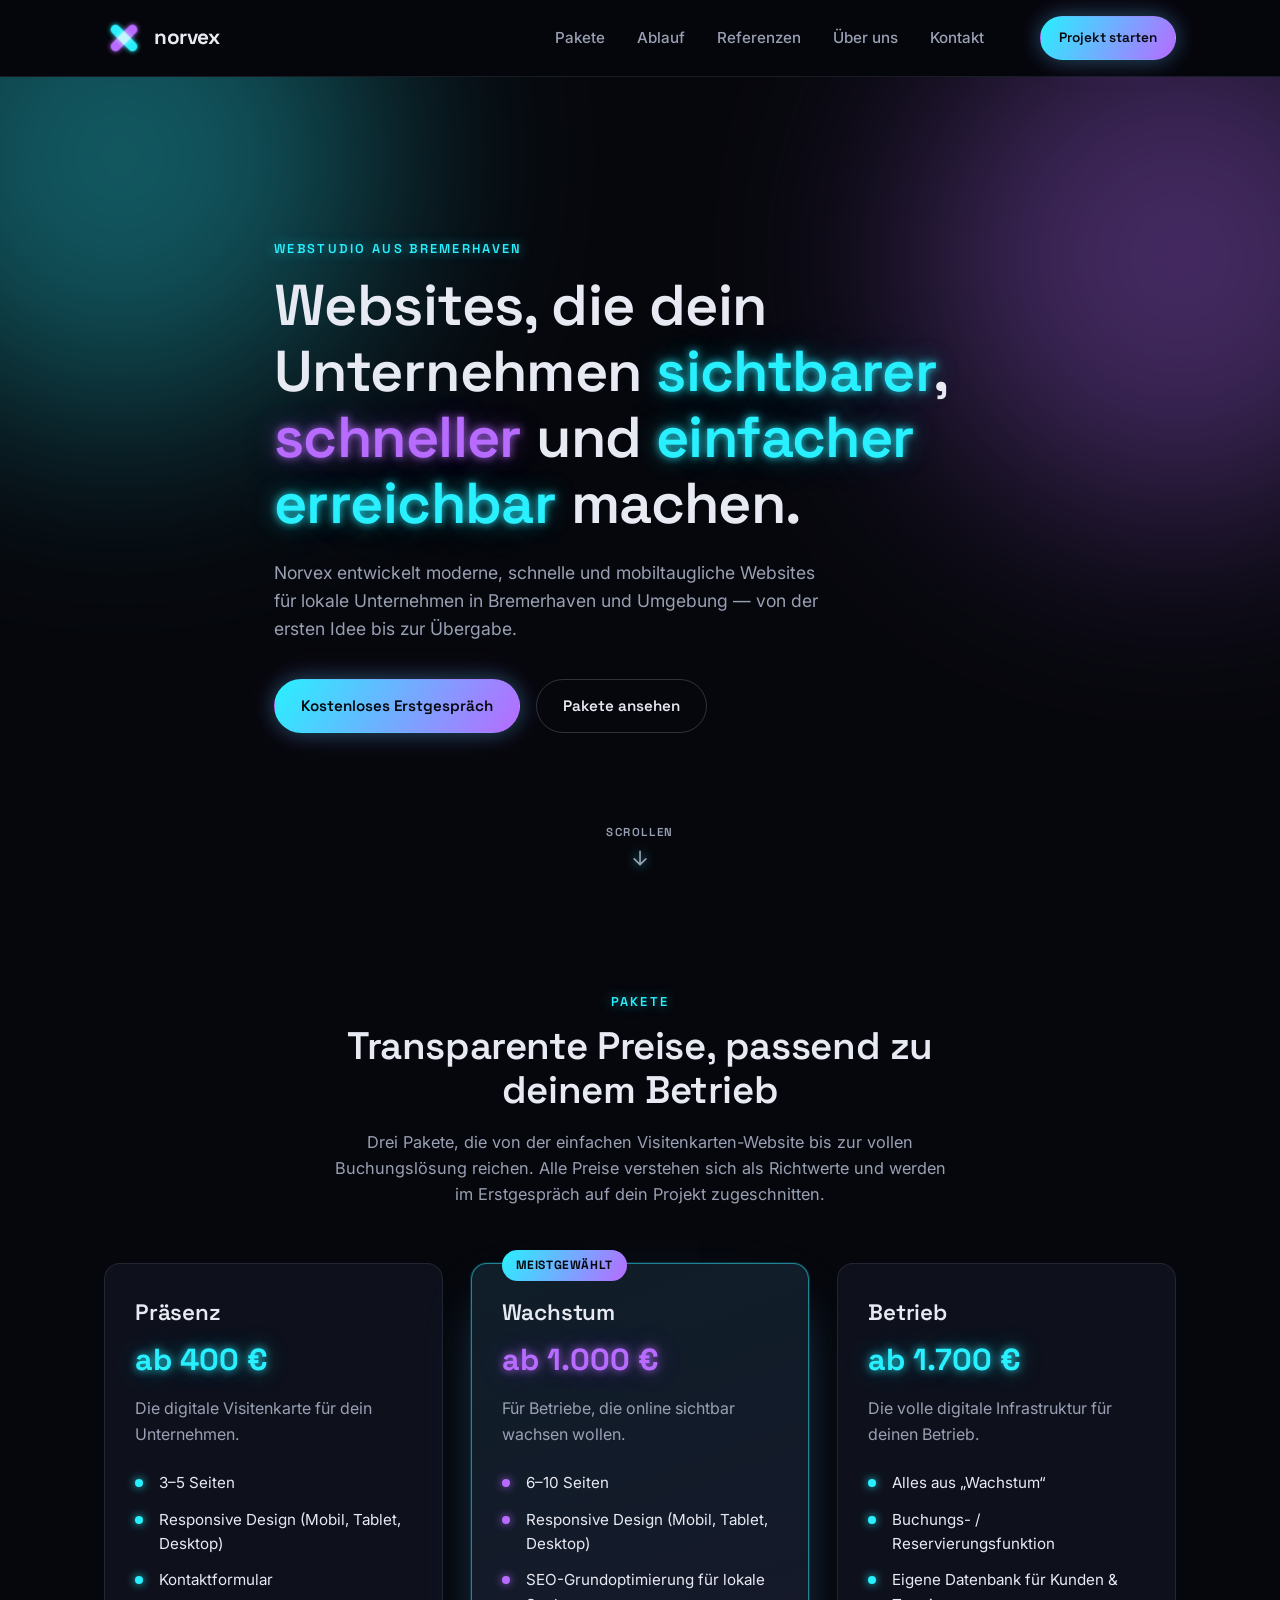
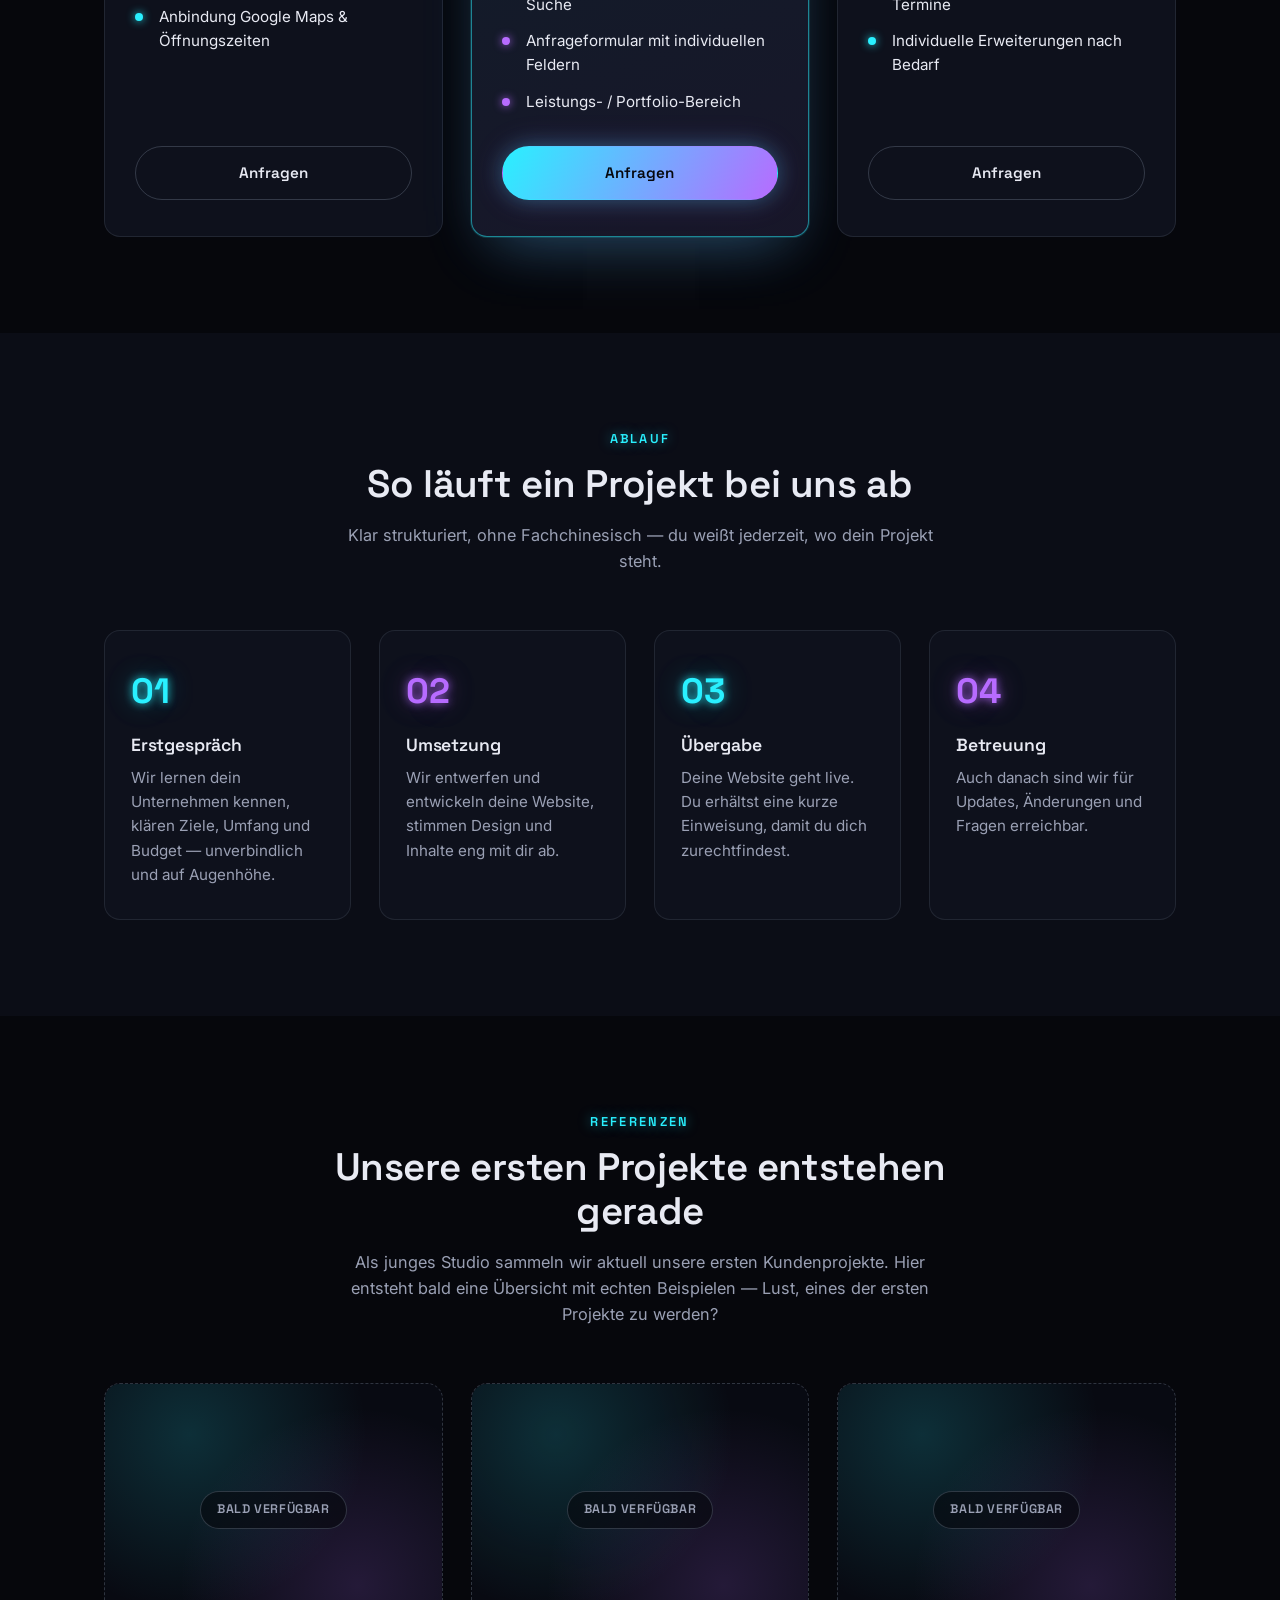
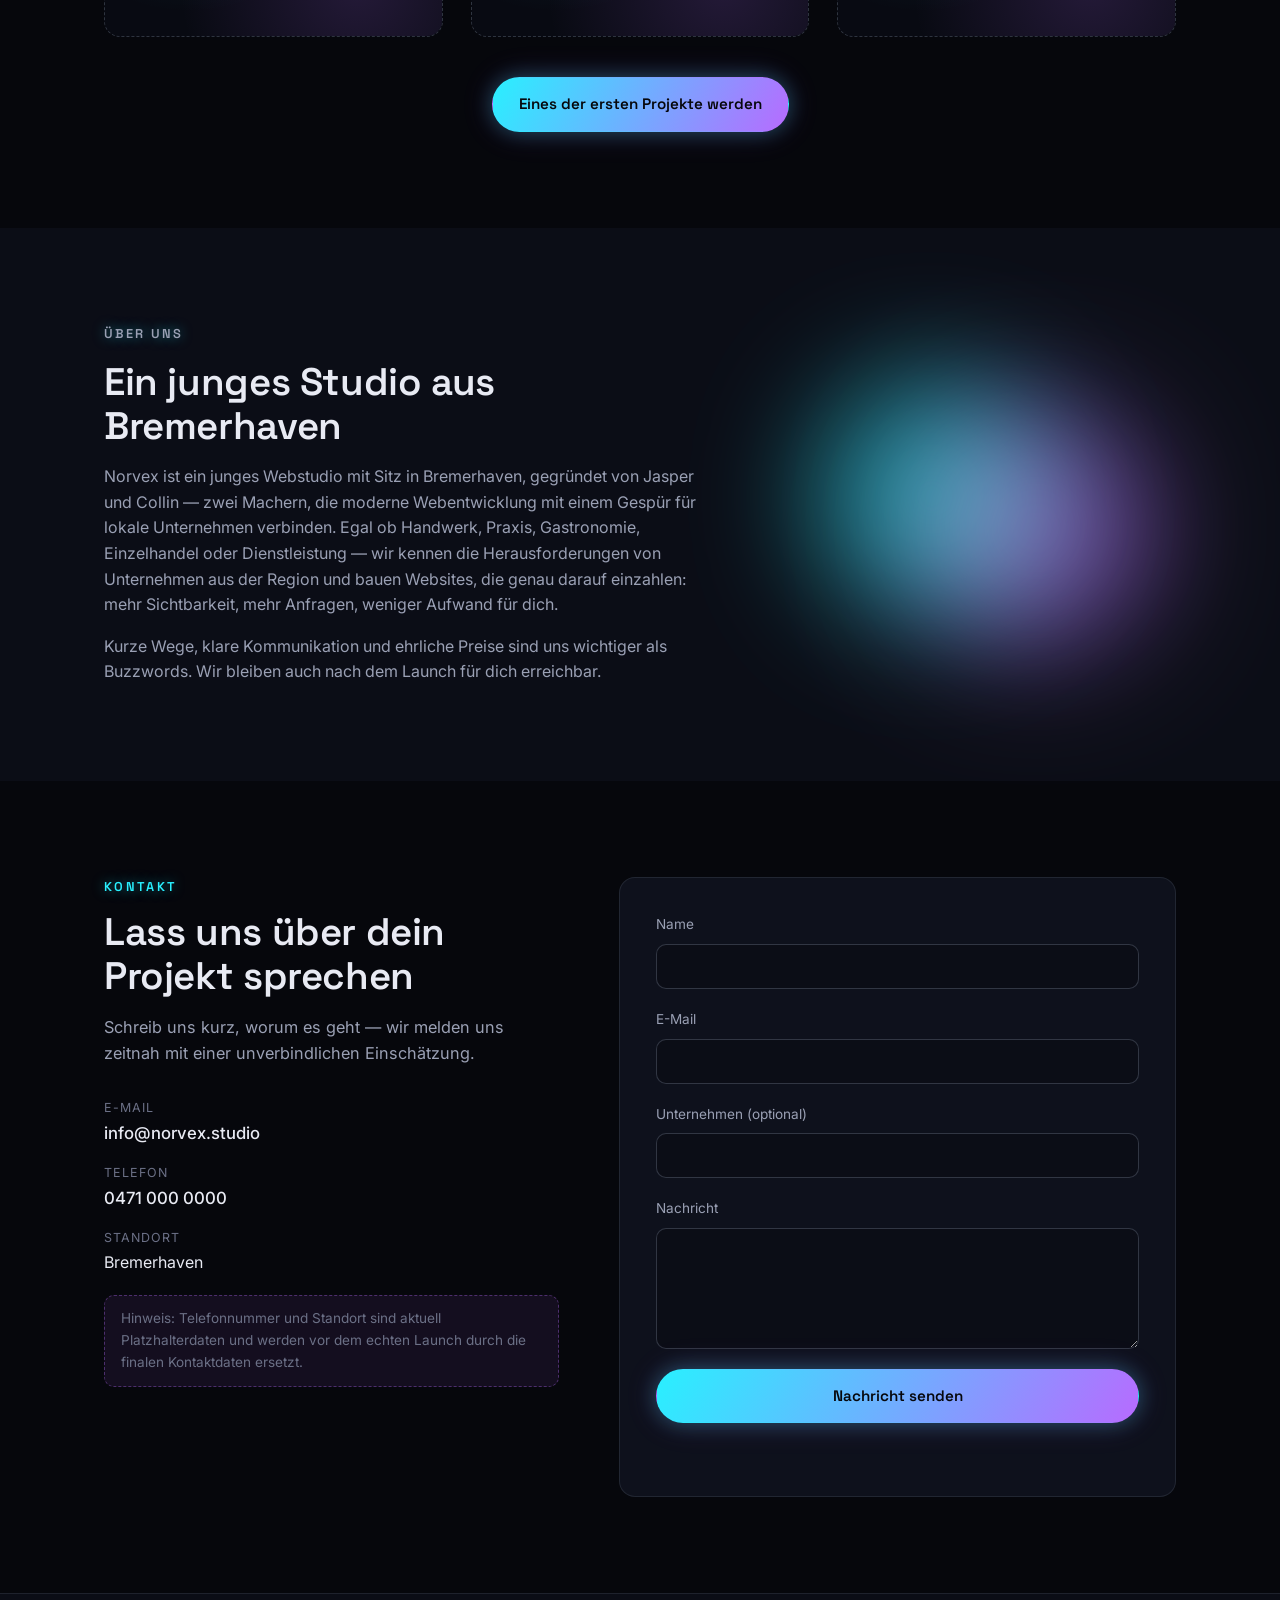
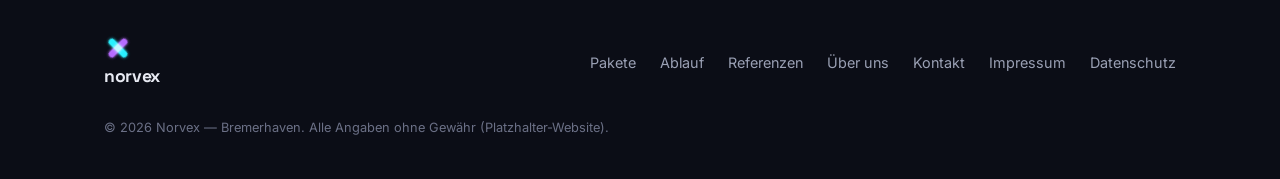
==== index.html @ c395163b "Update contact email to real address info@norvex.studio Replaces the placeholder hallo@norvex.de acr" ====
<!DOCTYPE html>
<html lang="de">
<head>
<meta charset="UTF-8">
<meta name="viewport" content="width=device-width, initial-scale=1.0">
<title>Norvex — Websites für lokale Unternehmen in Bremerhaven</title>
<meta name="description" content="Norvex baut moderne, schnelle Websites für lokale Unternehmen jeder Branche in Bremerhaven. Von der Präsenz-Seite bis zur Buchungsplattform.">
<link rel="icon" href="data:image/svg+xml,%3Csvg xmlns='http://www.w3.org/2000/svg' viewBox='0 0 100 100'%3E%3Crect width='100' height='100' rx='20' fill='%23070811'/%3E%3Cg%3E%3Crect x='8' y='38' width='84' height='24' rx='12' fill='%2329f0ff' transform='rotate(45 50 50)'/%3E%3Crect x='8' y='38' width='84' height='24' rx='12' fill='%23b76bff' style='mix-blend-mode:screen' transform='rotate(-45 50 50)'/%3E%3C/g%3E%3C/svg%3E">
<link rel="preconnect" href="https://fonts.googleapis.com">
<link rel="preconnect" href="https://fonts.gstatic.com" crossorigin>
<link href="https://fonts.googleapis.com/css2?family=Space+Grotesk:wght@500;600;700&family=Inter:wght@400;500;600&display=swap" rel="stylesheet">
<link rel="stylesheet" href="css/style.css">
</head>
<body>

<a class="skip-link" href="#main">Zum Inhalt springen</a>

<header class="site-header" id="top">
  <div class="container header-inner">
    <a href="#top" class="logo" aria-label="Norvex Startseite">
      <svg class="logo-mark" width="40" height="40" viewBox="0 0 100 100" xmlns="http://www.w3.org/2000/svg" aria-hidden="true">
        <g style="isolation:isolate">
          <rect class="logo-bar-cyan" x="8" y="38" width="84" height="24" rx="12" transform="rotate(45 50 50)"/>
          <rect class="logo-bar-violet" x="8" y="38" width="84" height="24" rx="12" transform="rotate(-45 50 50)"/>
        </g>
      </svg>
      <span class="logo-word">norvex</span>
    </a>

    <nav class="main-nav" id="main-nav" aria-label="Hauptnavigation">
      <a href="#pakete">Pakete</a>
      <a href="#ablauf">Ablauf</a>
      <a href="#referenzen">Referenzen</a>
      <a href="#ueber-uns">Über uns</a>
      <a href="#kontakt">Kontakt</a>
      <a href="#kontakt" class="btn btn-primary nav-cta-mobile">Projekt starten</a>
    </nav>

    <a href="#kontakt" class="btn btn-primary btn-small header-cta">Projekt starten</a>

    <button class="nav-toggle" id="navToggle" aria-expanded="false" aria-controls="main-nav" aria-label="Menü öffnen">
      <span></span><span></span><span></span>
    </button>
  </div>
</header>

<main id="main">

  <!-- HERO -->
  <section class="hero">
    <div class="hero-glow hero-glow-cyan" aria-hidden="true"></div>
    <div class="hero-glow hero-glow-violet" aria-hidden="true"></div>
    <div class="container hero-inner">
      <p class="eyebrow">Webstudio aus Bremerhaven</p>
      <h1 class="hero-title">
        Websites, die dein Unternehmen <span class="text-glow-cyan">sichtbarer</span>,
        <span class="text-glow-violet">schneller</span> und
        <span class="text-glow-cyan">einfacher erreichbar</span> machen.
      </h1>
      <p class="hero-sub">
        Norvex entwickelt moderne, schnelle und mobiltaugliche Websites für lokale
        Unternehmen in Bremerhaven und Umgebung — von der ersten Idee bis zur Übergabe.
      </p>
      <div class="hero-actions">
        <a href="#kontakt" class="btn btn-primary">Kostenloses Erstgespräch</a>
        <a href="#pakete" class="btn btn-ghost">Pakete ansehen</a>
      </div>
    </div>

    <a href="#pakete" class="scroll-cue" aria-label="Zu den Paketen scrollen">
      <span class="scroll-cue-text">Scrollen</span>
      <svg class="scroll-cue-arrow" viewBox="0 0 24 24" width="20" height="20" fill="none" stroke="currentColor" stroke-width="2" stroke-linecap="round" stroke-linejoin="round" aria-hidden="true">
        <path d="M12 4v16M5 13l7 7 7-7"/>
      </svg>
    </a>
  </section>

  <!-- PAKETE -->
  <section class="section" id="pakete">
    <div class="container">
      <p class="eyebrow center">Pakete</p>
      <h2 class="section-title center">Transparente Preise, passend zu deinem Betrieb</h2>
      <p class="section-sub center">
        Drei Pakete, die von der einfachen Visitenkarten-Website bis zur vollen
        Buchungslösung reichen. Alle Preise verstehen sich als Richtwerte und werden
        im Erstgespräch auf dein Projekt zugeschnitten.
      </p>

      <div class="pricing-grid">

        <article class="price-card">
          <h3 class="price-name">Präsenz</h3>
          <p class="price-range">ab 400&nbsp;€</p>
          <p class="price-desc">Die digitale Visitenkarte für dein Unternehmen.</p>
          <ul class="price-features">
            <li>3–5 Seiten</li>
            <li>Responsive Design (Mobil, Tablet, Desktop)</li>
            <li>Kontaktformular</li>
            <li>Anbindung Google Maps &amp; Öffnungszeiten</li>
          </ul>
          <a href="#kontakt" class="btn btn-outline">Anfragen</a>
        </article>

        <article class="price-card price-card-featured">
          <p class="price-badge">Meistgewählt</p>
          <h3 class="price-name">Wachstum</h3>
          <p class="price-range">ab 1.000&nbsp;€</p>
          <p class="price-desc">Für Betriebe, die online sichtbar wachsen wollen.</p>
          <ul class="price-features">
            <li>6–10 Seiten</li>
            <li>Responsive Design (Mobil, Tablet, Desktop)</li>
            <li>SEO-Grundoptimierung für lokale Suche</li>
            <li>Anfrageformular mit individuellen Feldern</li>
            <li>Leistungs- / Portfolio-Bereich</li>
          </ul>
          <a href="#kontakt" class="btn btn-primary">Anfragen</a>
        </article>

        <article class="price-card">
          <h3 class="price-name">Betrieb</h3>
          <p class="price-range">ab 1.700&nbsp;€</p>
          <p class="price-desc">Die volle digitale Infrastruktur für deinen Betrieb.</p>
          <ul class="price-features">
            <li>Alles aus „Wachstum“</li>
            <li>Buchungs- / Reservierungsfunktion</li>
            <li>Eigene Datenbank für Kunden &amp; Termine</li>
            <li>Individuelle Erweiterungen nach Bedarf</li>
          </ul>
          <a href="#kontakt" class="btn btn-outline">Anfragen</a>
        </article>

      </div>
    </div>
  </section>

  <!-- ABLAUF -->
  <section class="section section-alt" id="ablauf">
    <div class="container">
      <p class="eyebrow center">Ablauf</p>
      <h2 class="section-title center">So läuft ein Projekt bei uns ab</h2>
      <p class="section-sub center">
        Klar strukturiert, ohne Fachchinesisch — du weißt jederzeit, wo dein Projekt steht.
      </p>

      <ol class="process-grid">
        <li class="process-step">
          <span class="process-number text-glow-cyan">01</span>
          <h3>Erstgespräch</h3>
          <p>Wir lernen dein Unternehmen kennen, klären Ziele, Umfang und Budget — unverbindlich und auf Augenhöhe.</p>
        </li>
        <li class="process-step">
          <span class="process-number text-glow-violet">02</span>
          <h3>Umsetzung</h3>
          <p>Wir entwerfen und entwickeln deine Website, stimmen Design und Inhalte eng mit dir ab.</p>
        </li>
        <li class="process-step">
          <span class="process-number text-glow-cyan">03</span>
          <h3>Übergabe</h3>
          <p>Deine Website geht live. Du erhältst eine kurze Einweisung, damit du dich zurechtfindest.</p>
        </li>
        <li class="process-step">
          <span class="process-number text-glow-violet">04</span>
          <h3>Betreuung</h3>
          <p>Auch danach sind wir für Updates, Änderungen und Fragen erreichbar.</p>
        </li>
      </ol>
    </div>
  </section>

  <!-- REFERENZEN -->
  <section class="section" id="referenzen">
    <div class="container">
      <p class="eyebrow center">Referenzen</p>
      <h2 class="section-title center">Unsere ersten Projekte entstehen gerade</h2>
      <p class="section-sub center">
        Als junges Studio sammeln wir aktuell unsere ersten Kundenprojekte. Hier
        entsteht bald eine Übersicht mit echten Beispielen — Lust, eines der
        ersten Projekte zu werden?
      </p>

      <div class="portfolio-grid">
        <div class="portfolio-placeholder" aria-hidden="true">
          <span class="portfolio-badge">Bald verfügbar</span>
        </div>
        <div class="portfolio-placeholder" aria-hidden="true">
          <span class="portfolio-badge">Bald verfügbar</span>
        </div>
        <div class="portfolio-placeholder" aria-hidden="true">
          <span class="portfolio-badge">Bald verfügbar</span>
        </div>
      </div>

      <div class="portfolio-cta">
        <a href="#kontakt" class="btn btn-primary">Eines der ersten Projekte werden</a>
      </div>
    </div>
  </section>

  <!-- ÜBER UNS -->
  <section class="section section-alt" id="ueber-uns">
    <div class="container about-inner">
      <div class="about-text">
        <p class="eyebrow">Über uns</p>
        <h2 class="section-title">Ein junges Studio aus Bremerhaven</h2>
        <p>
          Norvex ist ein junges Webstudio mit Sitz in Bremerhaven, gegründet von
          Jasper und Collin — zwei Machern, die moderne Webentwicklung mit einem
          Gespür für lokale Unternehmen verbinden. Egal ob Handwerk, Praxis,
          Gastronomie, Einzelhandel oder Dienstleistung — wir kennen die
          Herausforderungen von Unternehmen aus der Region und bauen Websites,
          die genau darauf einzahlen: mehr Sichtbarkeit, mehr Anfragen, weniger
          Aufwand für dich.
        </p>
        <p>
          Kurze Wege, klare Kommunikation und ehrliche Preise sind uns wichtiger als
          Buzzwords. Wir bleiben auch nach dem Launch für dich erreichbar.
        </p>
      </div>
      <div class="about-visual" aria-hidden="true">
        <div class="about-glow-shape shape-cyan"></div>
        <div class="about-glow-shape shape-violet"></div>
      </div>
    </div>
  </section>

  <!-- KONTAKT -->
  <section class="section" id="kontakt">
    <div class="container contact-inner">
      <div class="contact-intro">
        <p class="eyebrow">Kontakt</p>
        <h2 class="section-title">Lass uns über dein Projekt sprechen</h2>
        <p class="section-sub">
          Schreib uns kurz, worum es geht — wir melden uns zeitnah mit einer
          unverbindlichen Einschätzung.
        </p>

        <ul class="contact-details">
          <li>
            <span class="contact-label">E-Mail</span>
            <a href="mailto:info@norvex.studio">info@norvex.studio</a>
          </li>
          <li>
            <span class="contact-label">Telefon</span>
            <a href="tel:+494710000000">0471 000 0000</a>
          </li>
          <li>
            <span class="contact-label">Standort</span>
            <span>Bremerhaven</span>
          </li>
        </ul>
        <p class="placeholder-note">
          Hinweis: Telefonnummer und Standort sind aktuell Platzhalterdaten und
          werden vor dem echten Launch durch die finalen Kontaktdaten ersetzt.
        </p>
      </div>

      <form class="contact-form" id="contactForm" novalidate>
        <div class="form-row">
          <label for="name">Name</label>
          <input type="text" id="name" name="name" autocomplete="name" required>
        </div>
        <div class="form-row">
          <label for="email">E-Mail</label>
          <input type="email" id="email" name="email" autocomplete="email" required>
        </div>
        <div class="form-row">
          <label for="unternehmen">Unternehmen (optional)</label>
          <input type="text" id="unternehmen" name="unternehmen" autocomplete="organization">
        </div>
        <div class="form-row">
          <label for="nachricht">Nachricht</label>
          <textarea id="nachricht" name="nachricht" rows="5" required></textarea>
        </div>
        <button type="submit" class="btn btn-primary btn-full">Nachricht senden</button>
        <p class="form-note" id="formNote" role="status" aria-live="polite"></p>
      </form>
    </div>
  </section>

</main>

<footer class="site-footer">
  <div class="container footer-inner">
    <div class="footer-brand">
      <svg class="logo-mark logo-mark-small" width="28" height="28" viewBox="0 0 100 100" xmlns="http://www.w3.org/2000/svg" aria-hidden="true">
        <g style="isolation:isolate">
          <rect class="logo-bar-cyan" x="8" y="38" width="84" height="24" rx="12" transform="rotate(45 50 50)"/>
          <rect class="logo-bar-violet" x="8" y="38" width="84" height="24" rx="12" transform="rotate(-45 50 50)"/>
        </g>
      </svg>
      <span class="logo-word">norvex</span>
    </div>
    <nav class="footer-nav" aria-label="Footer Navigation">
      <a href="#pakete">Pakete</a>
      <a href="#ablauf">Ablauf</a>
      <a href="#referenzen">Referenzen</a>
      <a href="#ueber-uns">Über uns</a>
      <a href="#kontakt">Kontakt</a>
      <a href="impressum.html">Impressum</a>
      <a href="datenschutz.html">Datenschutz</a>
    </nav>
    <p class="footer-copy">© 2026 Norvex — Bremerhaven. Alle Angaben ohne Gewähr (Platzhalter-Website).</p>
  </div>
</footer>

<script src="js/main.js"></script>
</body>
</html>
---- css/style.css ----
/* =========================================================
   Norvex — Design Tokens
   ========================================================= */
:root {
  --bg: #06070c;
  --bg-alt: #0b0d16;
  --bg-card: #0e111c;
  --border: rgba(148, 163, 184, 0.14);
  --border-strong: rgba(148, 163, 184, 0.28);

  --text: #e8eaf3;
  --text-dim: #9aa0b4;
  --text-faint: #6b7086;

  --cyan: #29f0ff;
  --cyan-soft: rgba(41, 240, 255, 0.14);
  --violet: #b76bff;
  --violet-soft: rgba(183, 107, 255, 0.16);

  --glow-cyan: 0 0 8px rgba(41, 240, 255, 0.85), 0 0 24px rgba(41, 240, 255, 0.35), 0 0 60px rgba(41, 240, 255, 0.15);
  --glow-violet: 0 0 8px rgba(183, 107, 255, 0.85), 0 0 24px rgba(183, 107, 255, 0.35), 0 0 60px rgba(183, 107, 255, 0.15);

  --font-head: "Space Grotesk", "Segoe UI", sans-serif;
  --font-body: "Inter", "Segoe UI", sans-serif;

  --radius: 16px;
  --radius-sm: 10px;
  --container: 1120px;
}

/* =========================================================
   Reset
   ========================================================= */
*, *::before, *::after { box-sizing: border-box; }
html { scroll-behavior: smooth; }
body {
  margin: 0;
  background: var(--bg);
  color: var(--text);
  font-family: var(--font-body);
  font-size: 16px;
  line-height: 1.6;
  -webkit-font-smoothing: antialiased;
  overflow-x: hidden;
}
img, svg { display: block; max-width: 100%; }
a { color: inherit; text-decoration: none; }
ul, ol { list-style: none; margin: 0; padding: 0; }
h1, h2, h3, h4 {
  font-family: var(--font-head);
  font-weight: 600;
  line-height: 1.15;
  margin: 0;
  letter-spacing: -0.01em;
}
p { margin: 0; }
button { font: inherit; cursor: pointer; }

.skip-link {
  position: absolute;
  left: -999px;
  top: 0;
  background: var(--cyan);
  color: #06070c;
  padding: 10px 16px;
  z-index: 200;
  border-radius: 0 0 8px 0;
}
.skip-link:focus { left: 0; }

.container {
  width: 100%;
  max-width: var(--container);
  margin: 0 auto;
  padding: 0 24px;
}

/* =========================================================
   Text helpers
   ========================================================= */
.text-glow-cyan { color: var(--cyan); text-shadow: var(--glow-cyan); }
.text-glow-violet { color: var(--violet); text-shadow: var(--glow-violet); }

.eyebrow {
  font-family: var(--font-head);
  font-size: 0.8rem;
  font-weight: 600;
  letter-spacing: 0.18em;
  text-transform: uppercase;
  color: var(--cyan);
  text-shadow: 0 0 12px rgba(41, 240, 255, 0.5);
  margin-bottom: 12px;
}
.eyebrow.center { text-align: center; }

.section-title {
  font-size: clamp(1.7rem, 3.2vw, 2.4rem);
  margin-bottom: 16px;
}
.section-title.center { text-align: center; margin-left: auto; margin-right: auto; max-width: 640px; }

.section-sub {
  color: var(--text-dim);
  max-width: 620px;
  font-size: 1.02rem;
}
.section-sub.center { margin: 0 auto; text-align: center; }

/* =========================================================
   Buttons
   ========================================================= */
.btn {
  display: inline-flex;
  align-items: center;
  justify-content: center;
  gap: 8px;
  font-family: var(--font-head);
  font-weight: 600;
  font-size: 0.95rem;
  padding: 14px 26px;
  border-radius: 999px;
  border: 1px solid transparent;
  transition: transform 0.18s ease, box-shadow 0.18s ease, background 0.18s ease, color 0.18s ease;
  white-space: nowrap;
}
.btn:hover { transform: translateY(-2px); }

.btn-primary {
  background: linear-gradient(120deg, var(--cyan), var(--violet));
  color: #06070c;
  box-shadow: 0 0 20px rgba(41, 240, 255, 0.25), 0 0 32px rgba(183, 107, 255, 0.2);
}
.btn-primary:hover {
  box-shadow: 0 0 26px rgba(41, 240, 255, 0.45), 0 0 46px rgba(183, 107, 255, 0.35);
}

.btn-ghost {
  background: transparent;
  color: var(--text);
  border-color: var(--border-strong);
}
.btn-ghost:hover { border-color: var(--cyan); color: var(--cyan); box-shadow: 0 0 16px rgba(41, 240, 255, 0.25); }

.btn-outline {
  background: transparent;
  border-color: var(--border-strong);
  color: var(--text);
}
.btn-outline:hover { border-color: var(--violet); color: var(--violet); box-shadow: 0 0 16px rgba(183, 107, 255, 0.25); }

.btn-small { padding: 10px 18px; font-size: 0.85rem; }
.btn-full { width: 100%; }

/* =========================================================
   Logo
   ========================================================= */
.logo {
  display: inline-flex;
  align-items: center;
  gap: 10px;
}
.logo-mark { flex-shrink: 0; }
.logo-bar-cyan { fill: var(--cyan); filter: drop-shadow(0 0 6px rgba(41, 240, 255, 0.9)); }
.logo-bar-violet {
  fill: var(--violet);
  mix-blend-mode: screen;
  filter: drop-shadow(0 0 6px rgba(183, 107, 255, 0.9));
}
.logo-word {
  font-family: var(--font-head);
  font-weight: 700;
  font-size: 1.3rem;
  letter-spacing: -0.02em;
  color: var(--text);
}
.logo-mark-small + .logo-word { font-size: 1.1rem; }

/* =========================================================
   Header
   ========================================================= */
.site-header {
  position: sticky;
  top: 0;
  z-index: 100;
  backdrop-filter: blur(14px);
  background: rgba(6, 7, 12, 0.72);
  border-bottom: 1px solid var(--border);
}
.header-inner {
  display: flex;
  align-items: center;
  justify-content: space-between;
  gap: 24px;
  padding-top: 16px;
  padding-bottom: 16px;
}
.main-nav {
  display: flex;
  gap: 32px;
  margin-left: auto;
  margin-right: 32px;
}
.main-nav a {
  font-size: 0.95rem;
  font-weight: 500;
  color: var(--text-dim);
  transition: color 0.18s ease, text-shadow 0.18s ease;
}
.main-nav a:hover { color: var(--cyan); text-shadow: 0 0 10px rgba(41, 240, 255, 0.6); }

.nav-cta-mobile { display: none; }

.header-cta { flex-shrink: 0; }

.nav-toggle {
  display: none;
  flex-direction: column;
  justify-content: center;
  gap: 5px;
  width: 40px;
  height: 40px;
  background: transparent;
  border: 1px solid var(--border-strong);
  border-radius: 8px;
  padding: 0;
}
.nav-toggle span {
  display: block;
  height: 2px;
  margin: 0 8px;
  background: var(--text);
  border-radius: 2px;
  transition: transform 0.2s ease, opacity 0.2s ease;
}
.nav-toggle[aria-expanded="true"] span:nth-child(1) { transform: translateY(7px) rotate(45deg); }
.nav-toggle[aria-expanded="true"] span:nth-child(2) { opacity: 0; }
.nav-toggle[aria-expanded="true"] span:nth-child(3) { transform: translateY(-7px) rotate(-45deg); }

/* =========================================================
   Hero
   ========================================================= */
.hero {
  position: relative;
  min-height: calc(100vh - 81px);
  display: flex;
  align-items: center;
  padding: 90px 0;
  overflow: hidden;
}
.hero-glow {
  position: absolute;
  width: 520px;
  height: 520px;
  border-radius: 50%;
  filter: blur(110px);
  opacity: 0.35;
  pointer-events: none;
  z-index: 0;
}
.hero-glow-cyan { background: var(--cyan); top: -180px; left: -140px; }
.hero-glow-violet { background: var(--violet); top: -80px; right: -160px; }

.hero-inner { position: relative; z-index: 1; max-width: 780px; }

.scroll-cue {
  position: absolute;
  left: 50%;
  bottom: 28px;
  transform: translateX(-50%);
  z-index: 1;
  display: flex;
  flex-direction: column;
  align-items: center;
  gap: 6px;
  color: var(--text-dim);
  transition: color 0.2s ease;
}
.scroll-cue:hover { color: var(--cyan); }
.scroll-cue-text {
  font-family: var(--font-head);
  font-size: 0.72rem;
  font-weight: 600;
  letter-spacing: 0.14em;
  text-transform: uppercase;
}
.scroll-cue-arrow {
  filter: drop-shadow(0 0 6px rgba(41, 240, 255, 0.6));
  animation: scroll-cue-bounce 2s ease-in-out infinite;
}

@keyframes scroll-cue-bounce {
  0%, 100% { transform: translateY(0); }
  50% { transform: translateY(7px); }
}

.hero-title {
  font-size: clamp(2.2rem, 5vw, 3.6rem);
  margin-bottom: 22px;
}
.hero-sub {
  font-size: 1.1rem;
  color: var(--text-dim);
  max-width: 560px;
  margin-bottom: 36px;
}
.hero-actions { display: flex; gap: 16px; flex-wrap: wrap; }

/* =========================================================
   Sections
   ========================================================= */
.section { padding: 96px 0; }
.section-alt { background: var(--bg-alt); }

/* =========================================================
   Pricing
   ========================================================= */
.pricing-grid {
  margin-top: 56px;
  display: grid;
  grid-template-columns: repeat(3, 1fr);
  gap: 28px;
  align-items: stretch;
}
.price-card {
  position: relative;
  background: var(--bg-card);
  border: 1px solid var(--border);
  border-radius: var(--radius);
  padding: 36px 30px;
  display: flex;
  flex-direction: column;
  transition: transform 0.2s ease, border-color 0.2s ease;
}
.price-card:hover { transform: translateY(-4px); border-color: var(--border-strong); }

.price-card-featured {
  border-color: rgba(41, 240, 255, 0.5);
  background: linear-gradient(160deg, rgba(41, 240, 255, 0.06), rgba(183, 107, 255, 0.06)), var(--bg-card);
  box-shadow: 0 0 0 1px rgba(41, 240, 255, 0.15), 0 24px 60px -20px rgba(41, 240, 255, 0.25), 0 24px 60px -24px rgba(183, 107, 255, 0.2);
}

.price-badge {
  position: absolute;
  top: -14px;
  left: 30px;
  background: linear-gradient(120deg, var(--cyan), var(--violet));
  color: #06070c;
  font-family: var(--font-head);
  font-weight: 700;
  font-size: 0.75rem;
  letter-spacing: 0.05em;
  text-transform: uppercase;
  padding: 6px 14px;
  border-radius: 999px;
}

.price-name { font-size: 1.4rem; margin-bottom: 10px; }
.price-range {
  font-family: var(--font-head);
  font-size: 1.9rem;
  font-weight: 700;
  color: var(--cyan);
  text-shadow: var(--glow-cyan);
  margin-bottom: 12px;
}
.price-card-featured .price-range { color: var(--violet); text-shadow: var(--glow-violet); }

.price-desc { color: var(--text-dim); margin-bottom: 24px; }
.price-features {
  display: flex;
  flex-direction: column;
  gap: 12px;
  margin-bottom: 32px;
  flex-grow: 1;
}
.price-features li {
  position: relative;
  padding-left: 24px;
  font-size: 0.95rem;
  color: var(--text);
}
.price-features li::before {
  content: "";
  position: absolute;
  left: 0;
  top: 8px;
  width: 8px;
  height: 8px;
  border-radius: 50%;
  background: var(--cyan);
  box-shadow: 0 0 8px rgba(41, 240, 255, 0.9);
}
.price-card-featured .price-features li::before {
  background: var(--violet);
  box-shadow: 0 0 8px rgba(183, 107, 255, 0.9);
}

/* =========================================================
   Portfolio (Referenzen placeholder)
   ========================================================= */
.portfolio-grid {
  margin-top: 56px;
  display: grid;
  grid-template-columns: repeat(3, 1fr);
  gap: 28px;
}

.portfolio-placeholder {
  position: relative;
  aspect-ratio: 4 / 3;
  border: 1px dashed var(--border-strong);
  border-radius: var(--radius);
  display: flex;
  align-items: center;
  justify-content: center;
  overflow: hidden;
  background: rgba(14, 17, 28, 0.4);
}
.portfolio-placeholder::before {
  content: "";
  position: absolute;
  inset: 0;
  background:
    radial-gradient(circle at 25% 20%, rgba(41, 240, 255, 0.16), transparent 55%),
    radial-gradient(circle at 75% 80%, rgba(183, 107, 255, 0.16), transparent 55%);
}

.portfolio-badge {
  position: relative;
  font-family: var(--font-head);
  font-size: 0.78rem;
  font-weight: 600;
  letter-spacing: 0.05em;
  text-transform: uppercase;
  color: var(--text-dim);
  border: 1px solid var(--border-strong);
  border-radius: 999px;
  padding: 8px 16px;
  background: rgba(6, 7, 12, 0.6);
}

.portfolio-cta {
  margin-top: 40px;
  text-align: center;
}

/* =========================================================
   Process (Ablauf)
   ========================================================= */
.process-grid {
  margin-top: 56px;
  display: grid;
  grid-template-columns: repeat(4, 1fr);
  gap: 28px;
  counter-reset: step;
}
.process-step {
  background: var(--bg-card);
  border: 1px solid var(--border);
  border-radius: var(--radius);
  padding: 32px 26px;
}
.process-number {
  display: block;
  font-family: var(--font-head);
  font-size: 2.2rem;
  font-weight: 700;
  margin-bottom: 16px;
}
.process-step h3 { font-size: 1.1rem; margin-bottom: 10px; }
.process-step p { color: var(--text-dim); font-size: 0.95rem; }

/* =========================================================
   About
   ========================================================= */
.about-inner {
  display: grid;
  grid-template-columns: 1.2fr 0.8fr;
  gap: 60px;
  align-items: center;
}
.about-text p { color: var(--text-dim); margin-bottom: 16px; }
.about-text p:last-child { margin-bottom: 0; }

.about-visual {
  position: relative;
  height: 320px;
}
.about-glow-shape {
  position: absolute;
  border-radius: 50%;
  filter: blur(60px);
  opacity: 0.55;
}
.shape-cyan {
  width: 240px; height: 240px;
  background: var(--cyan);
  top: 10%; left: 10%;
}
.shape-violet {
  width: 240px; height: 240px;
  background: var(--violet);
  bottom: 5%; right: 5%;
  mix-blend-mode: screen;
}

/* =========================================================
   Contact
   ========================================================= */
.contact-inner {
  display: grid;
  grid-template-columns: 0.9fr 1.1fr;
  gap: 60px;
  align-items: start;
}
.contact-intro .section-sub { margin-bottom: 32px; }

.contact-details {
  display: flex;
  flex-direction: column;
  gap: 16px;
  margin-bottom: 20px;
}
.contact-details li { display: flex; flex-direction: column; gap: 2px; }
.contact-label {
  font-size: 0.78rem;
  text-transform: uppercase;
  letter-spacing: 0.08em;
  color: var(--text-faint);
}
.contact-details a { font-size: 1.05rem; font-weight: 500; transition: color 0.18s ease; }
.contact-details a:hover { color: var(--cyan); text-shadow: 0 0 10px rgba(41, 240, 255, 0.5); }

.placeholder-note {
  font-size: 0.85rem;
  color: var(--text-faint);
  background: rgba(183, 107, 255, 0.08);
  border: 1px dashed rgba(183, 107, 255, 0.35);
  border-radius: var(--radius-sm);
  padding: 12px 16px;
}

.contact-form {
  background: var(--bg-card);
  border: 1px solid var(--border);
  border-radius: var(--radius);
  padding: 36px;
  display: flex;
  flex-direction: column;
  gap: 20px;
}
.form-row { display: flex; flex-direction: column; gap: 8px; }
.form-row label { font-size: 0.85rem; color: var(--text-dim); }
.form-row input,
.form-row textarea {
  background: var(--bg-alt);
  border: 1px solid var(--border-strong);
  border-radius: var(--radius-sm);
  padding: 12px 14px;
  color: var(--text);
  font-family: var(--font-body);
  font-size: 0.95rem;
  resize: vertical;
  transition: border-color 0.18s ease, box-shadow 0.18s ease;
}
.form-row input:focus,
.form-row textarea:focus {
  outline: none;
  border-color: var(--cyan);
  box-shadow: 0 0 0 3px rgba(41, 240, 255, 0.15);
}
.form-note { font-size: 0.88rem; color: var(--cyan); min-height: 1.2em; }

/* =========================================================
   Footer
   ========================================================= */
.site-footer {
  border-top: 1px solid var(--border);
  padding: 40px 0;
  background: var(--bg-alt);
}
.footer-inner {
  display: flex;
  flex-wrap: wrap;
  align-items: center;
  justify-content: space-between;
  gap: 20px;
}
.footer-nav { display: flex; gap: 24px; flex-wrap: wrap; }
.footer-nav a {
  font-size: 0.9rem;
  color: var(--text-dim);
  transition: color 0.18s ease;
}
.footer-nav a:hover { color: var(--violet); text-shadow: 0 0 10px rgba(183, 107, 255, 0.5); }
.footer-copy {
  width: 100%;
  font-size: 0.8rem;
  color: var(--text-faint);
  margin-top: 8px;
}

/* =========================================================
   Legal placeholder page
   ========================================================= */
.legal-section { padding-top: 64px; }
.legal-placeholder {
  background: var(--bg-card);
  border: 1px dashed rgba(183, 107, 255, 0.4);
  border-radius: var(--radius);
  padding: 28px 32px;
  margin: 24px 0 32px;
  color: var(--text-dim);
}
.legal-placeholder p { margin-bottom: 14px; }
.legal-placeholder ul { margin: 0 0 4px; padding-left: 20px; list-style: disc; }
.legal-placeholder li { margin-bottom: 6px; }

.legal-subtitle {
  font-size: 1.15rem;
  margin: 36px 0 12px;
}
.legal-text {
  color: var(--text-dim);
  max-width: 720px;
  margin-bottom: 8px;
}
.legal-text a { color: var(--cyan); text-decoration: underline; text-underline-offset: 2px; }
.legal-text a:hover { text-shadow: 0 0 8px rgba(41, 240, 255, 0.5); }
.legal-back { margin-top: 32px; }

/* =========================================================
   Responsive
   ========================================================= */
@media (max-width: 960px) {
  .pricing-grid { grid-template-columns: 1fr; }
  .portfolio-grid { grid-template-columns: 1fr; }
  .process-grid { grid-template-columns: repeat(2, 1fr); }
  .about-inner { grid-template-columns: 1fr; }
  .about-visual { height: 220px; order: -1; }
  .contact-inner { grid-template-columns: 1fr; }
}

@media (max-width: 760px) {
  .header-inner { padding-top: 14px; padding-bottom: 14px; }
  .main-nav { display: none; }
  .header-cta { display: none; }
  .nav-toggle { display: flex; }

  .main-nav.nav-open {
    display: flex;
    flex-direction: column;
    position: absolute;
    top: 100%;
    left: 0;
    right: 0;
    background: rgba(6, 7, 12, 0.98);
    border-bottom: 1px solid var(--border);
    padding: 24px 24px 32px;
    gap: 22px;
    margin: 0;
    font-size: 1.05rem;
  }

  .nav-cta-mobile {
    display: flex;
    margin-top: 6px;
  }

  .hero { min-height: calc(100vh - 65px); padding: 64px 0; }
  .hero-glow { width: 360px; height: 360px; filter: blur(90px); }
  .hero-title { margin-bottom: 18px; }
  .hero-sub { margin-bottom: 28px; }
  .hero-actions { flex-direction: column; align-items: stretch; gap: 14px; }

  .section { padding: 64px 0; }
  .section-sub { font-size: 0.98rem; }
  .pricing-grid { margin-top: 40px; gap: 20px; }
  .portfolio-grid { margin-top: 40px; gap: 20px; }
  .portfolio-cta { margin-top: 28px; }
  .process-grid { grid-template-columns: 1fr; margin-top: 40px; gap: 20px; }
  .about-inner { gap: 32px; }
  .contact-inner { gap: 36px; }
}

@media (max-width: 420px) {
  .container { padding: 0 18px; }
  .price-card, .contact-form { padding: 26px 20px; }
  .hero-title { font-size: 2rem; }
  .btn { padding: 13px 22px; }
}

/* Reduced motion */
@media (prefers-reduced-motion: reduce) {
  html { scroll-behavior: auto; }
  .btn, .price-card, .main-nav a, .footer-nav a { transition: none; }
  .scroll-cue-arrow { animation: none; }
}

/* =========================================================
   Custom cursor (easter egg, fine-pointer devices only)
   ========================================================= */
.cursor-active,
.cursor-active a,
.cursor-active button,
.cursor-active input,
.cursor-active textarea {
  cursor: none;
}

.cursor-dot {
  position: fixed;
  top: 0;
  left: 0;
  width: 28px;
  height: 28px;
  pointer-events: none;
  z-index: 9999;
  transform: translate(-50%, -50%);
  transition: width 0.12s ease, height 0.12s ease, opacity 0.2s ease, transform 0.12s ease;
  opacity: 0;
}
.cursor-dot svg { width: 100%; height: 100%; display: block; }

.cursor-ring {
  position: fixed;
  top: 0;
  left: 0;
  width: 64px;
  height: 64px;
  border-radius: 50%;
  background: radial-gradient(circle, rgba(41, 240, 255, 0.4) 0%, rgba(183, 107, 255, 0.28) 45%, rgba(183, 107, 255, 0) 72%);
  filter: blur(4px);
  mix-blend-mode: screen;
  pointer-events: none;
  z-index: 9998;
  transform: translate(-50%, -50%);
  transition: width 0.2s ease, height 0.2s ease, opacity 0.2s ease;
  opacity: 0;
}

.cursor-dot.cursor-visible,
.cursor-ring.cursor-visible { opacity: 1; }

.cursor-dot.cursor-hover {
  width: 36px;
  height: 36px;
  transform: translate(-50%, -50%) rotate(90deg);
}

.cursor-ring.cursor-hover {
  width: 88px;
  height: 88px;
}
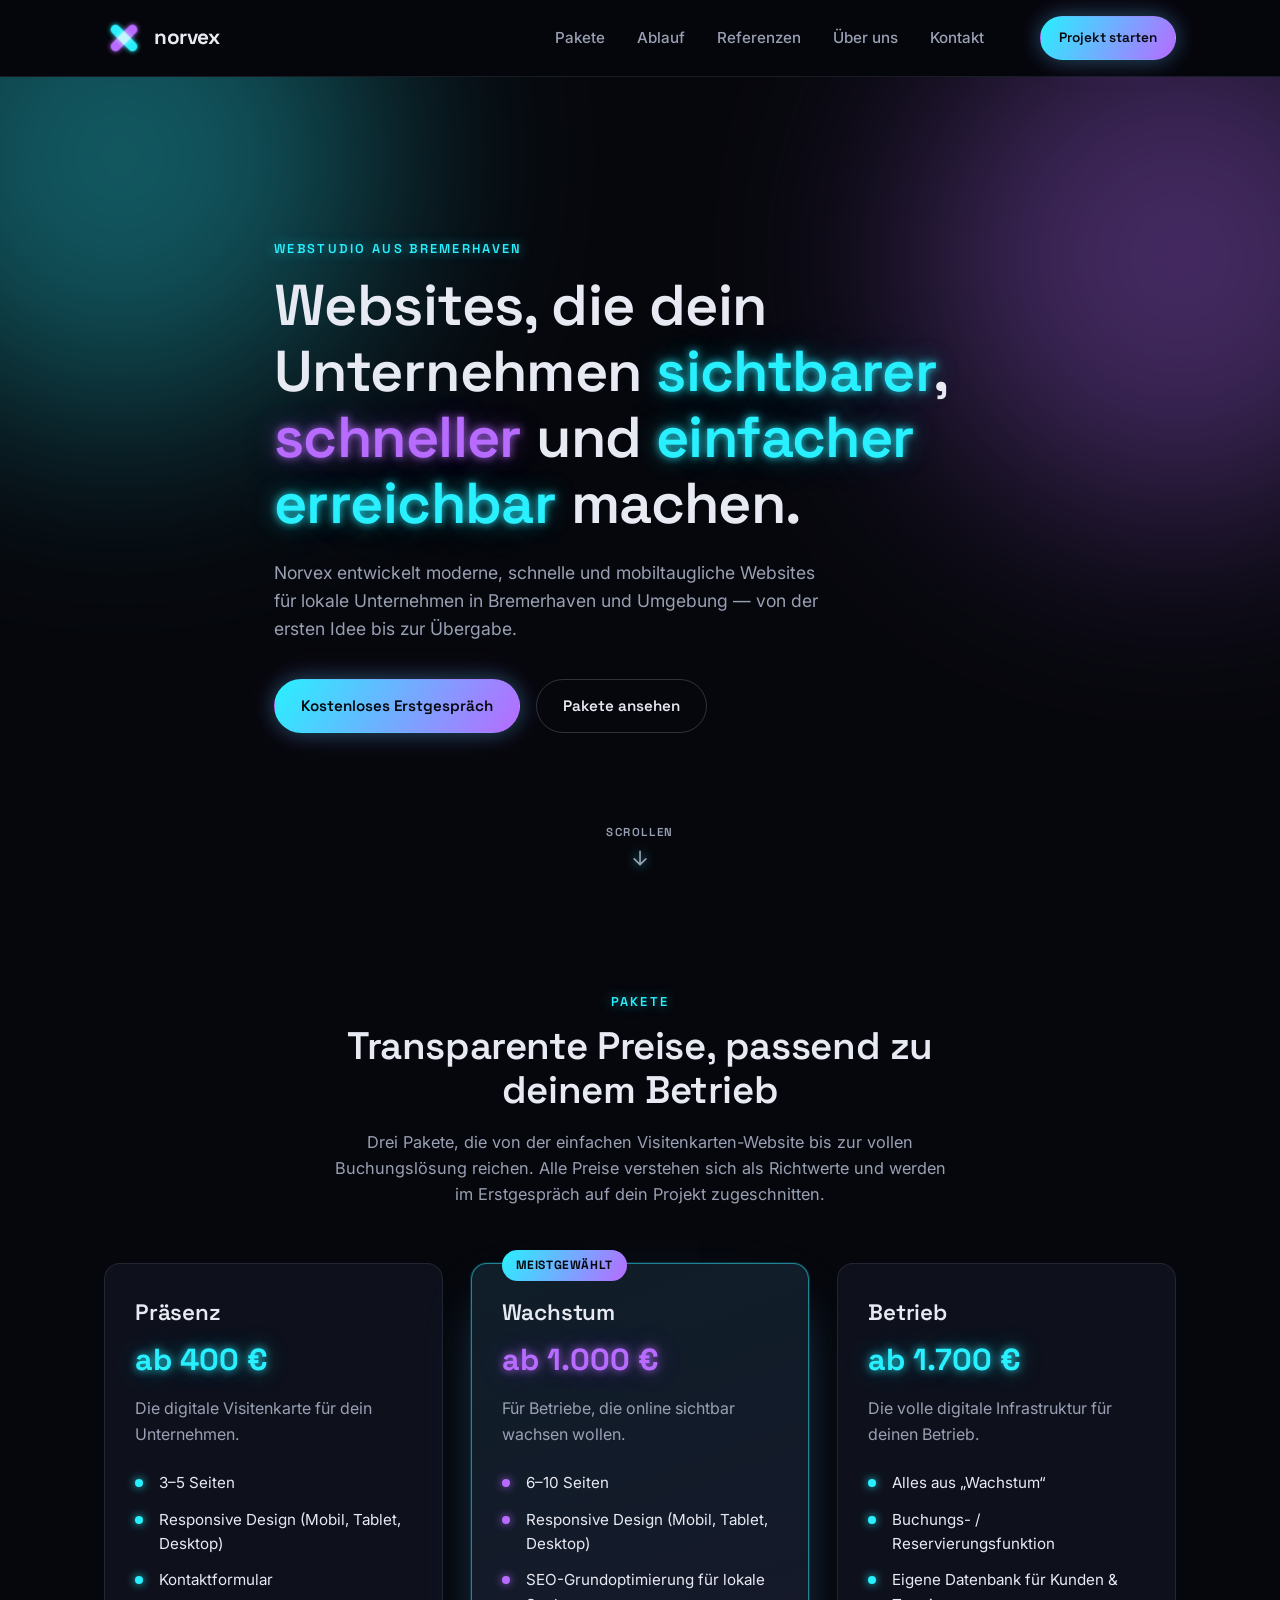
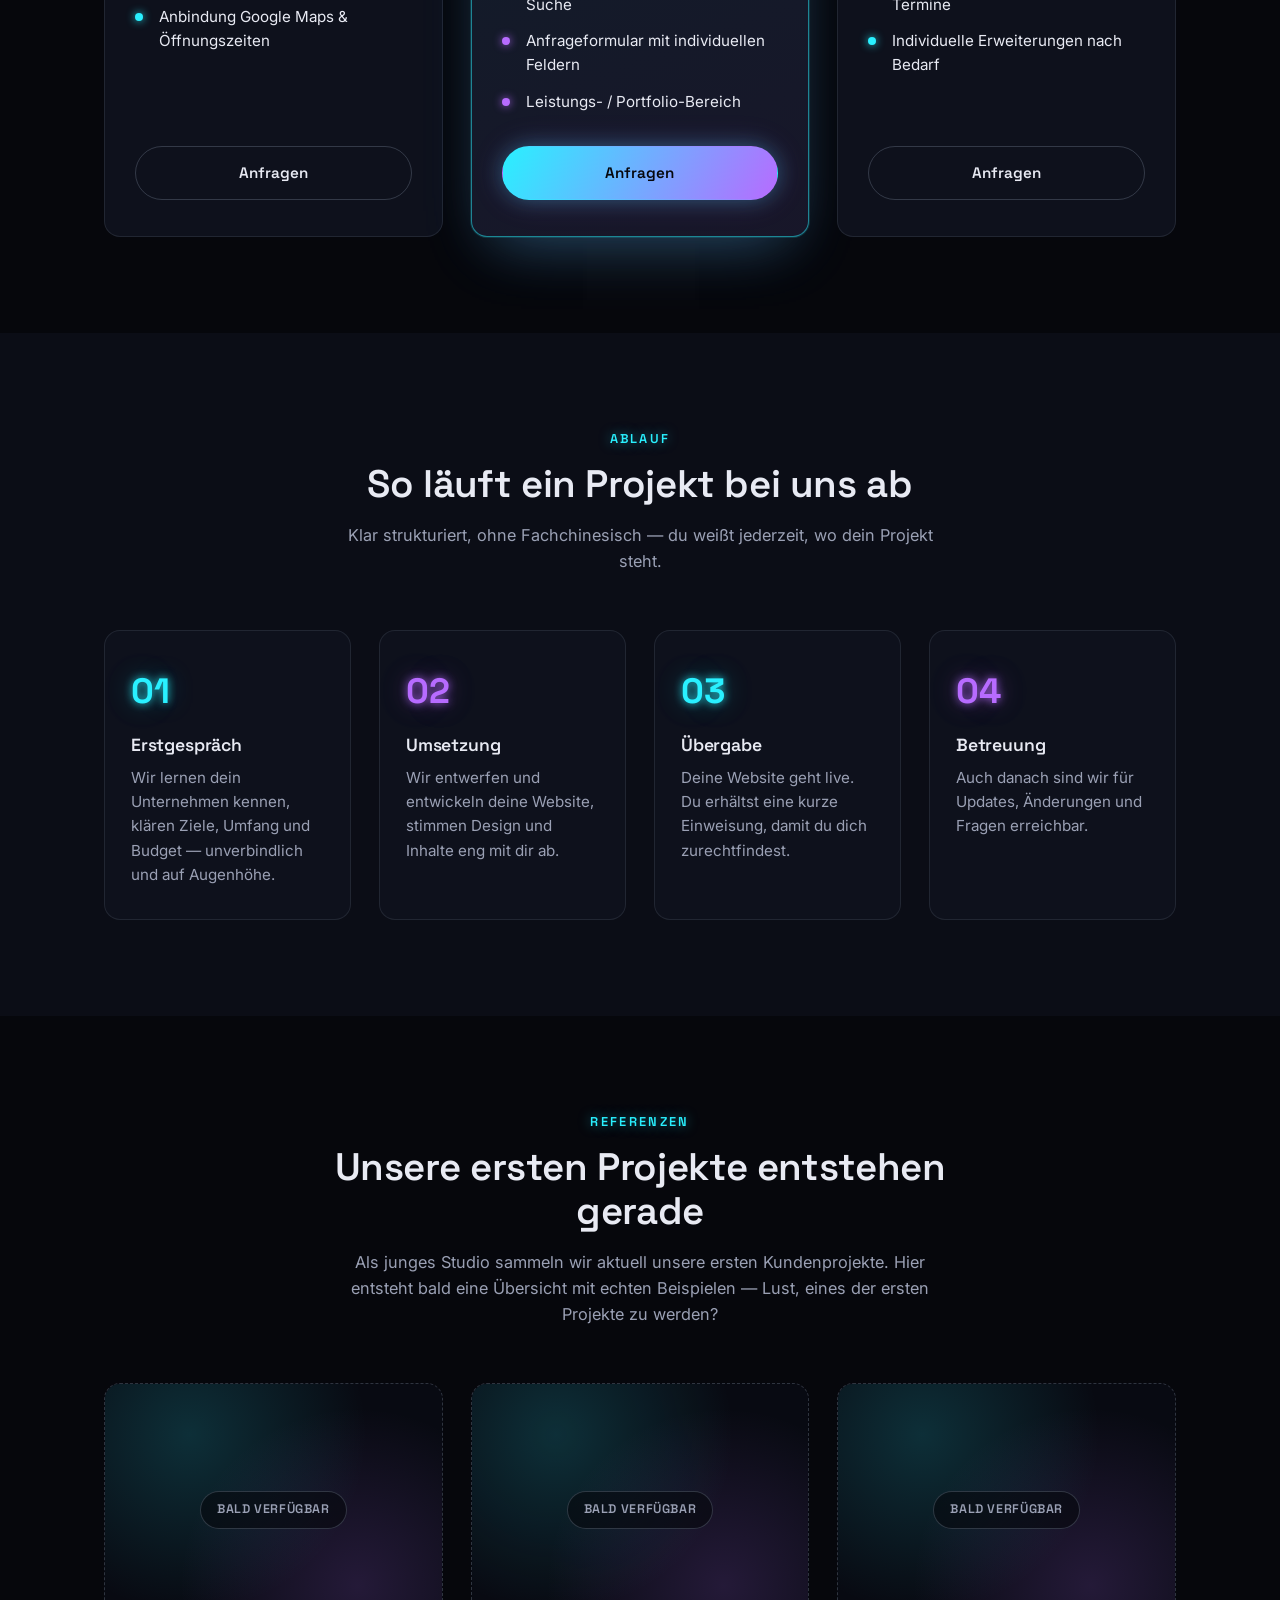
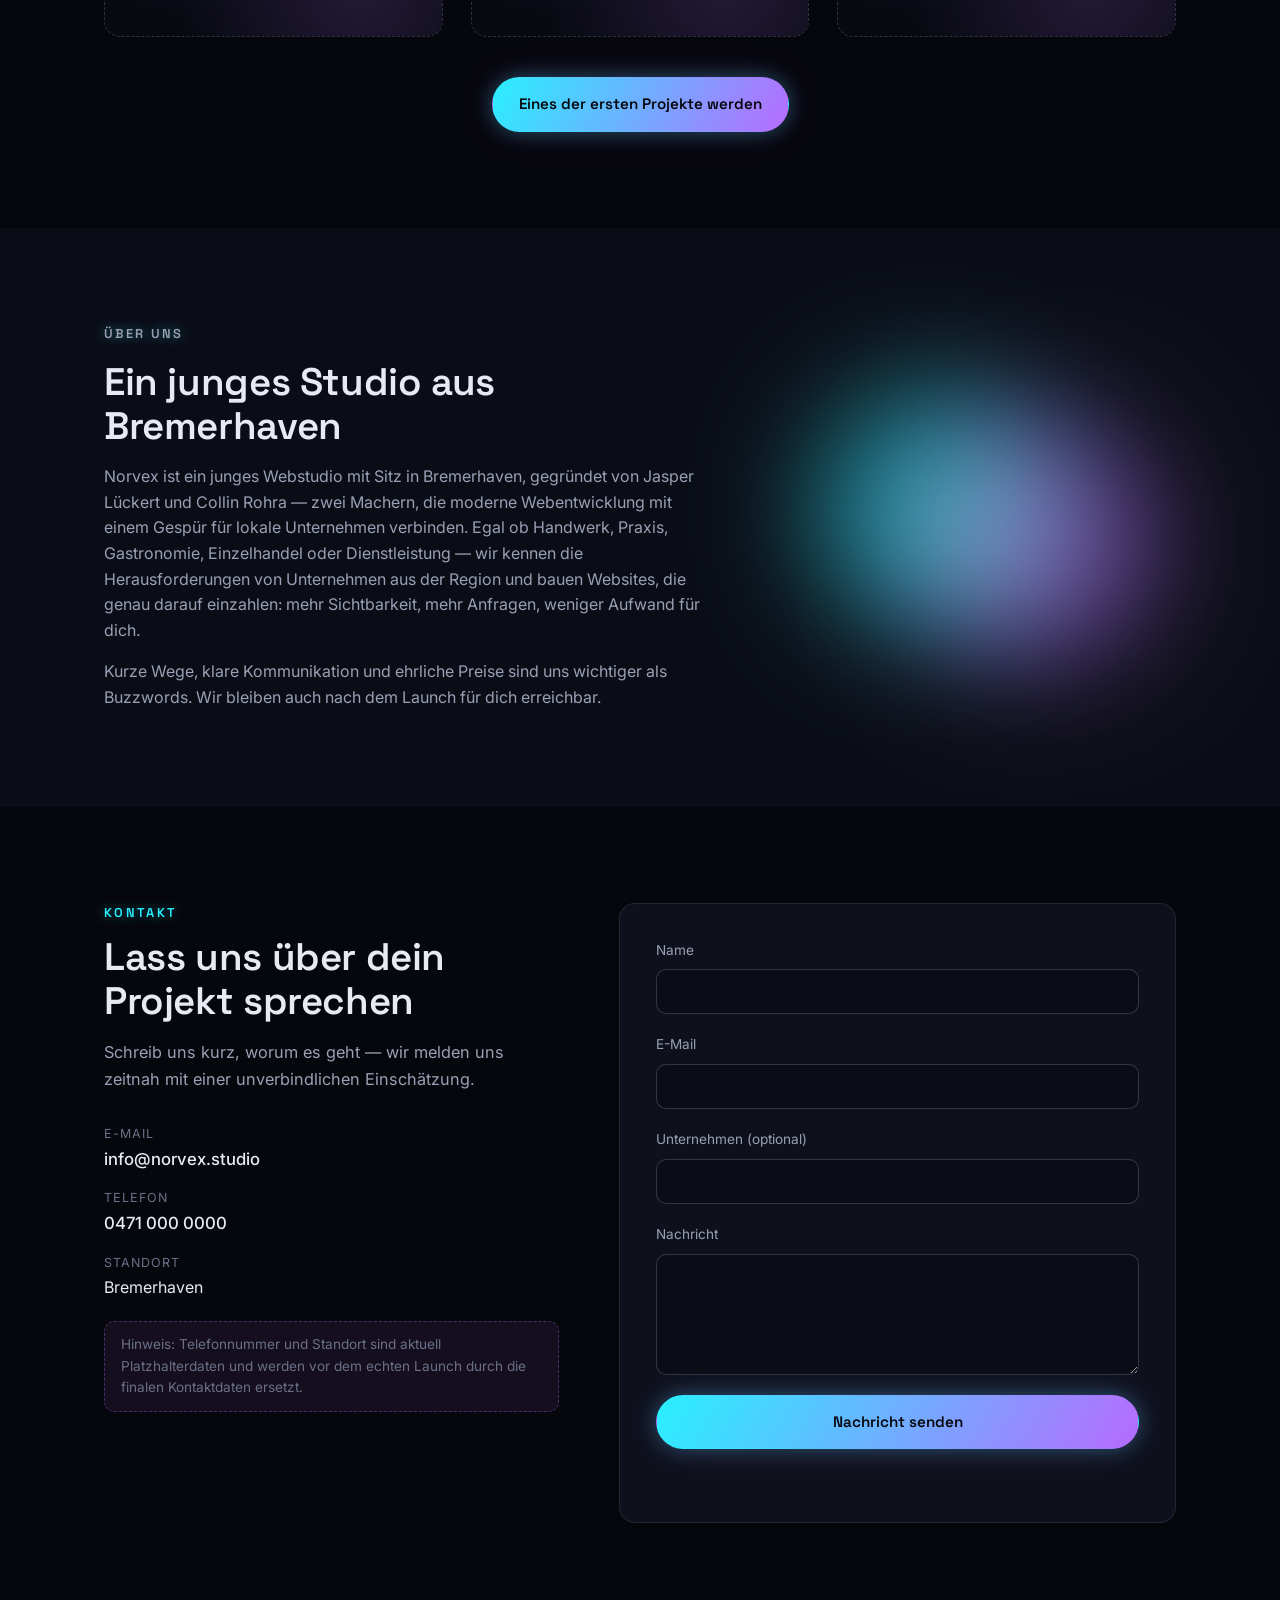
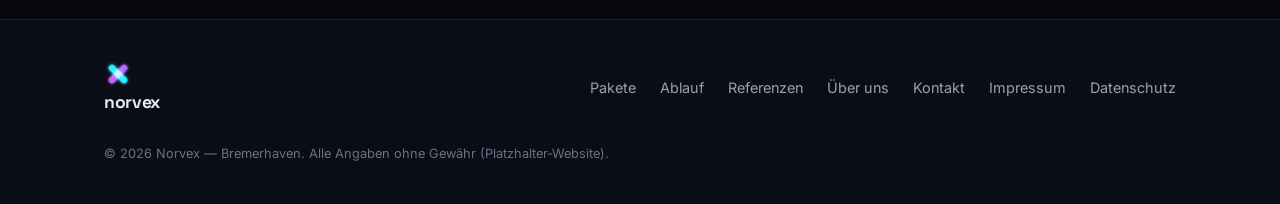
==== commit d77bf87c: "Use full founder names (Jasper Lückert & Collin Rohra) in about section" ====
--- a/index.html
+++ b/index.html
@@ -203,13 +203,13 @@
         <p class="eyebrow">Über uns</p>
         <h2 class="section-title">Ein junges Studio aus Bremerhaven</h2>
         <p>
-          Norvex ist ein junges Webstudio mit Sitz in Bremerhaven, gegründet von
-          Jasper und Collin — zwei Machern, die moderne Webentwicklung mit einem
-          Gespür für lokale Unternehmen verbinden. Egal ob Handwerk, Praxis,
-          Gastronomie, Einzelhandel oder Dienstleistung — wir kennen die
-          Herausforderungen von Unternehmen aus der Region und bauen Websites,
-          die genau darauf einzahlen: mehr Sichtbarkeit, mehr Anfragen, weniger
-          Aufwand für dich.
+          Norvex ist ein junges Webstudio mit Sitz in Bremerhaven, gegründet
+          von Jasper Lückert und Collin Rohra — zwei Machern, die moderne
+          Webentwicklung mit einem Gespür für lokale Unternehmen verbinden.
+          Egal ob Handwerk, Praxis, Gastronomie, Einzelhandel oder
+          Dienstleistung — wir kennen die Herausforderungen von Unternehmen
+          aus der Region und bauen Websites, die genau darauf einzahlen: mehr
+          Sichtbarkeit, mehr Anfragen, weniger Aufwand für dich.
         </p>
         <p>
           Kurze Wege, klare Kommunikation und ehrliche Preise sind uns wichtiger als
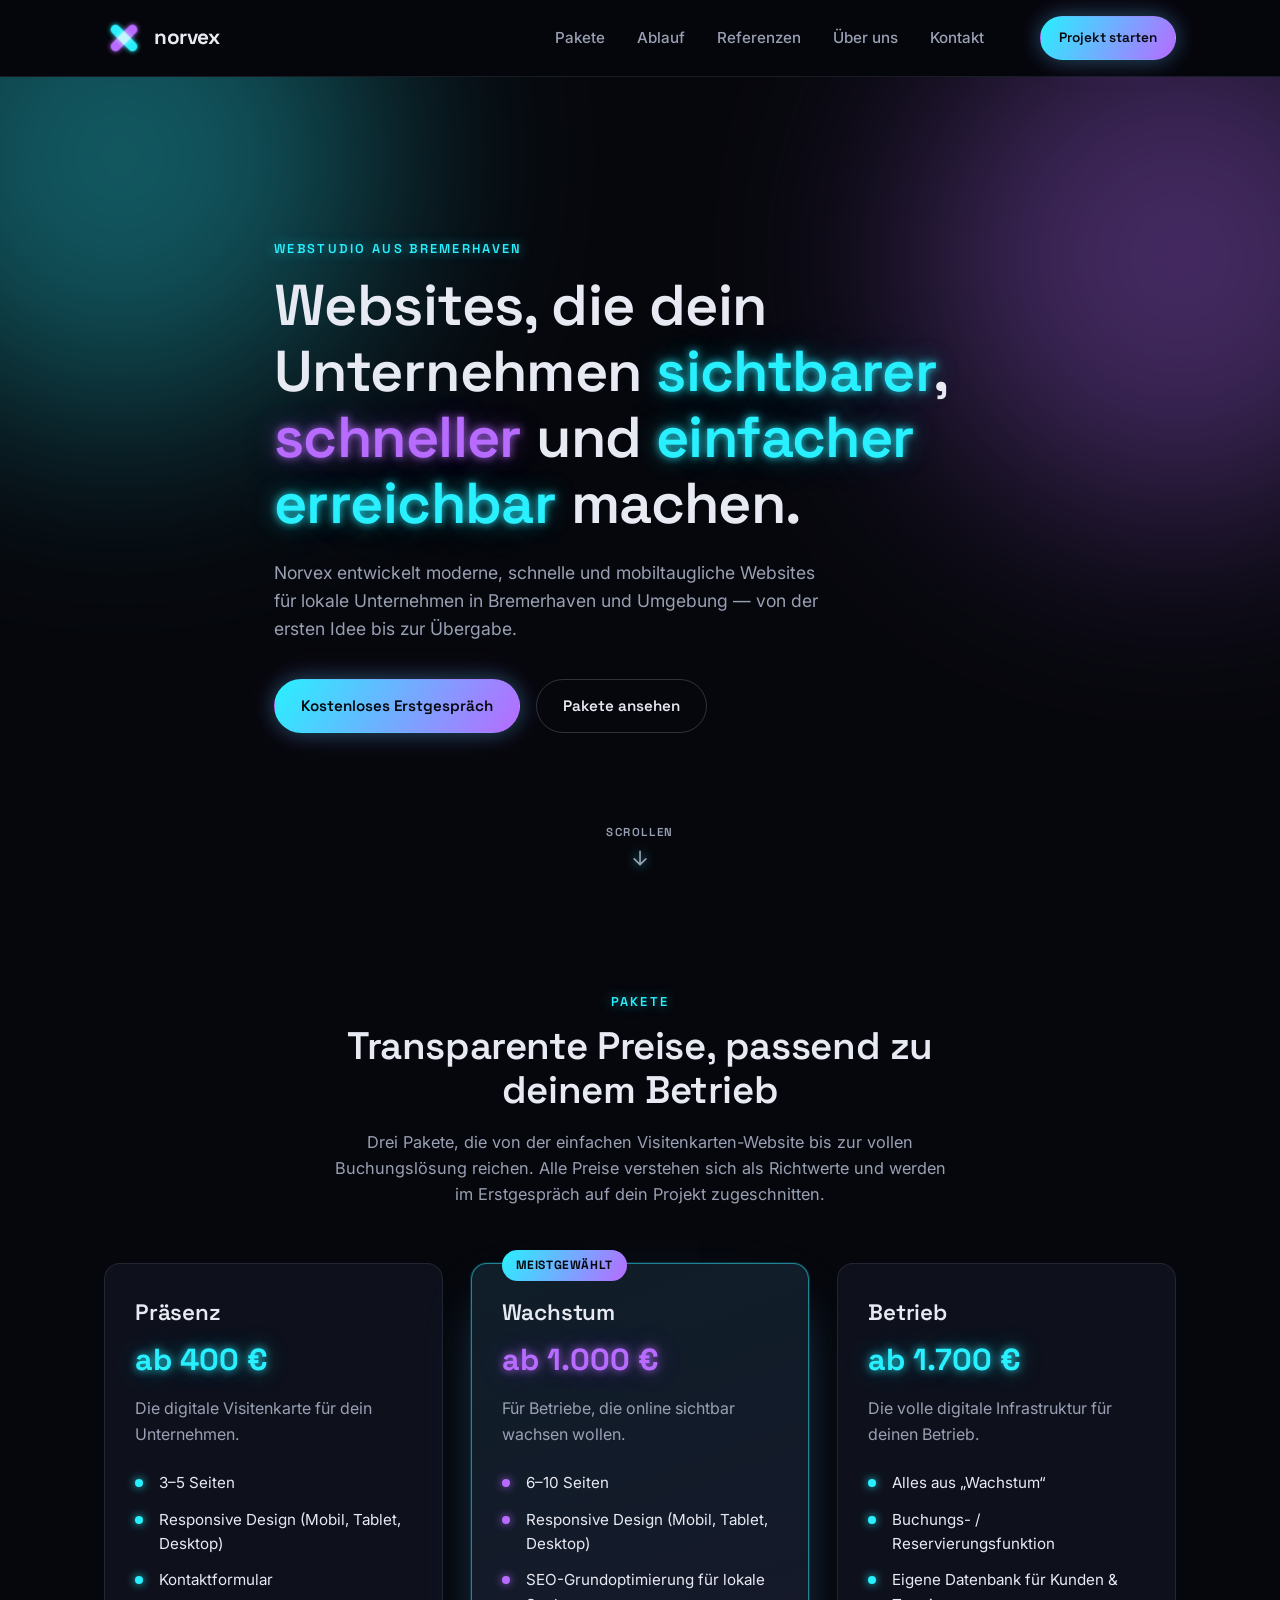
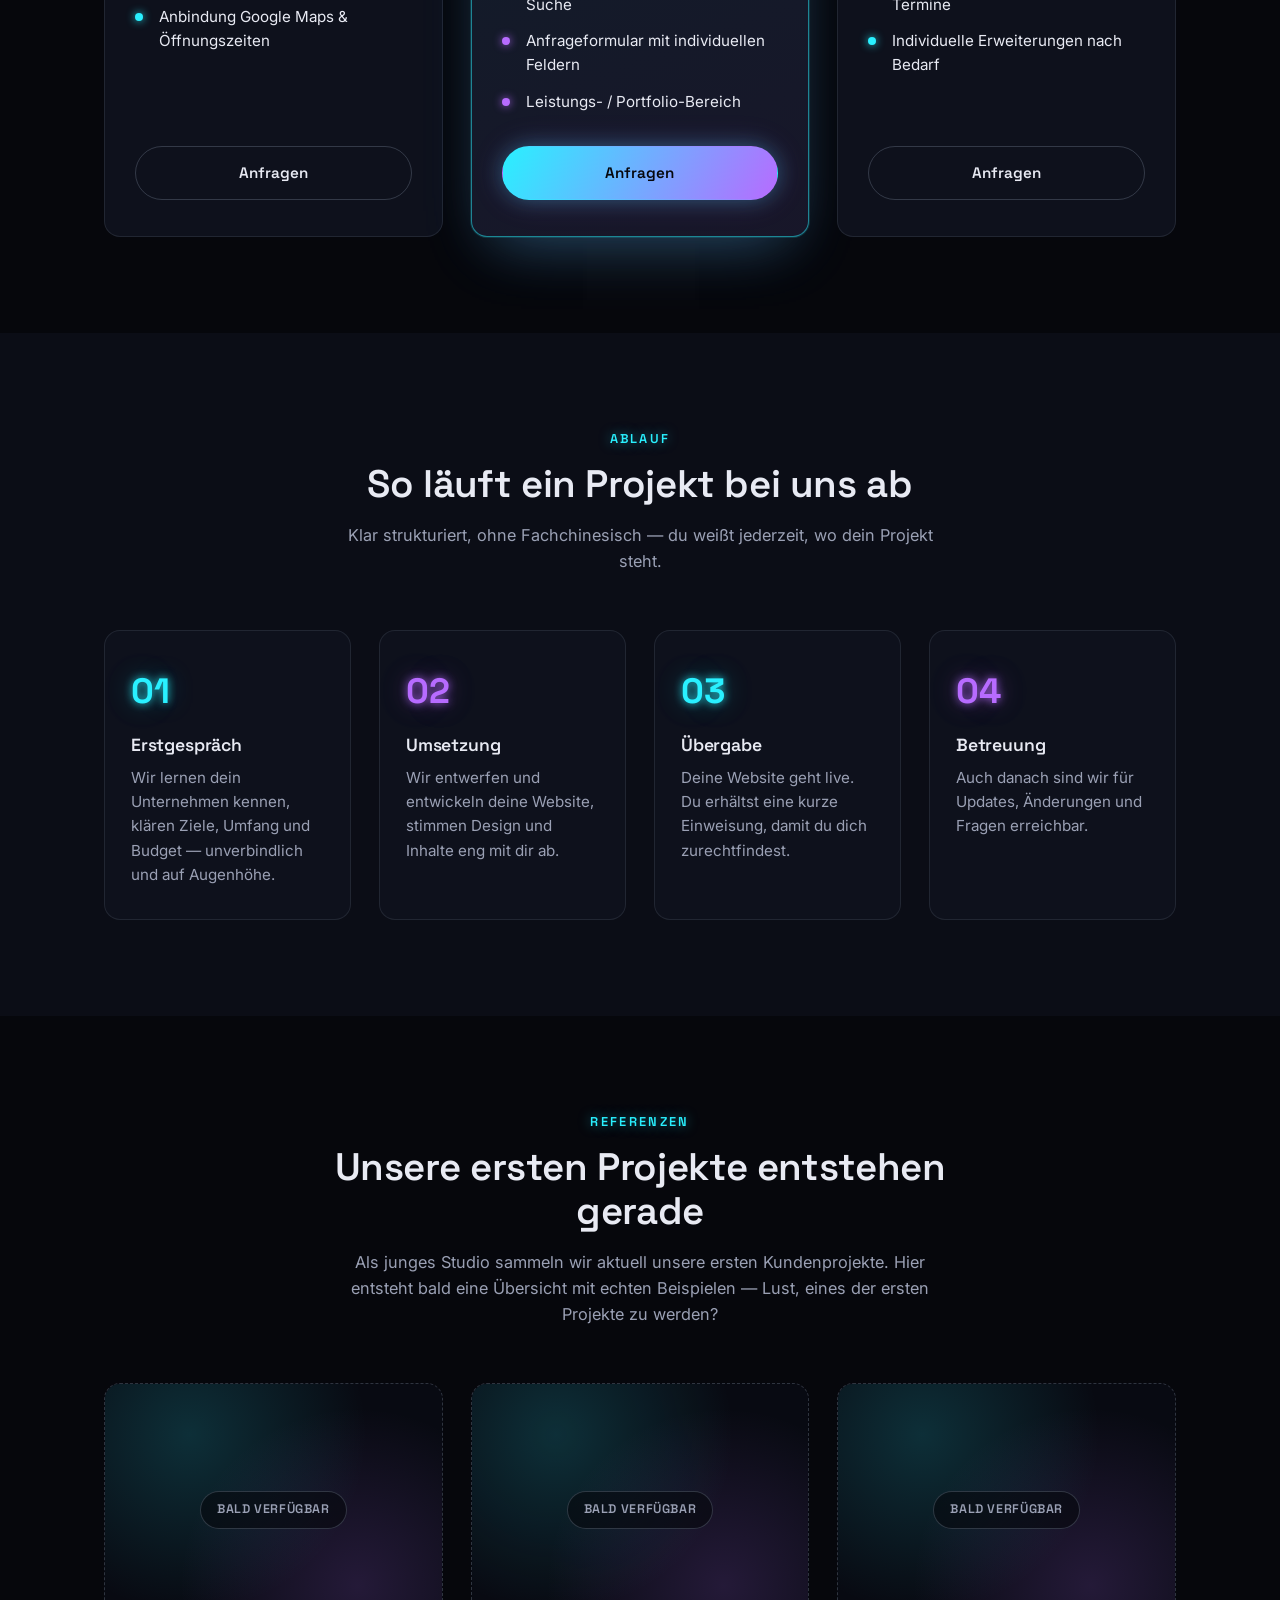
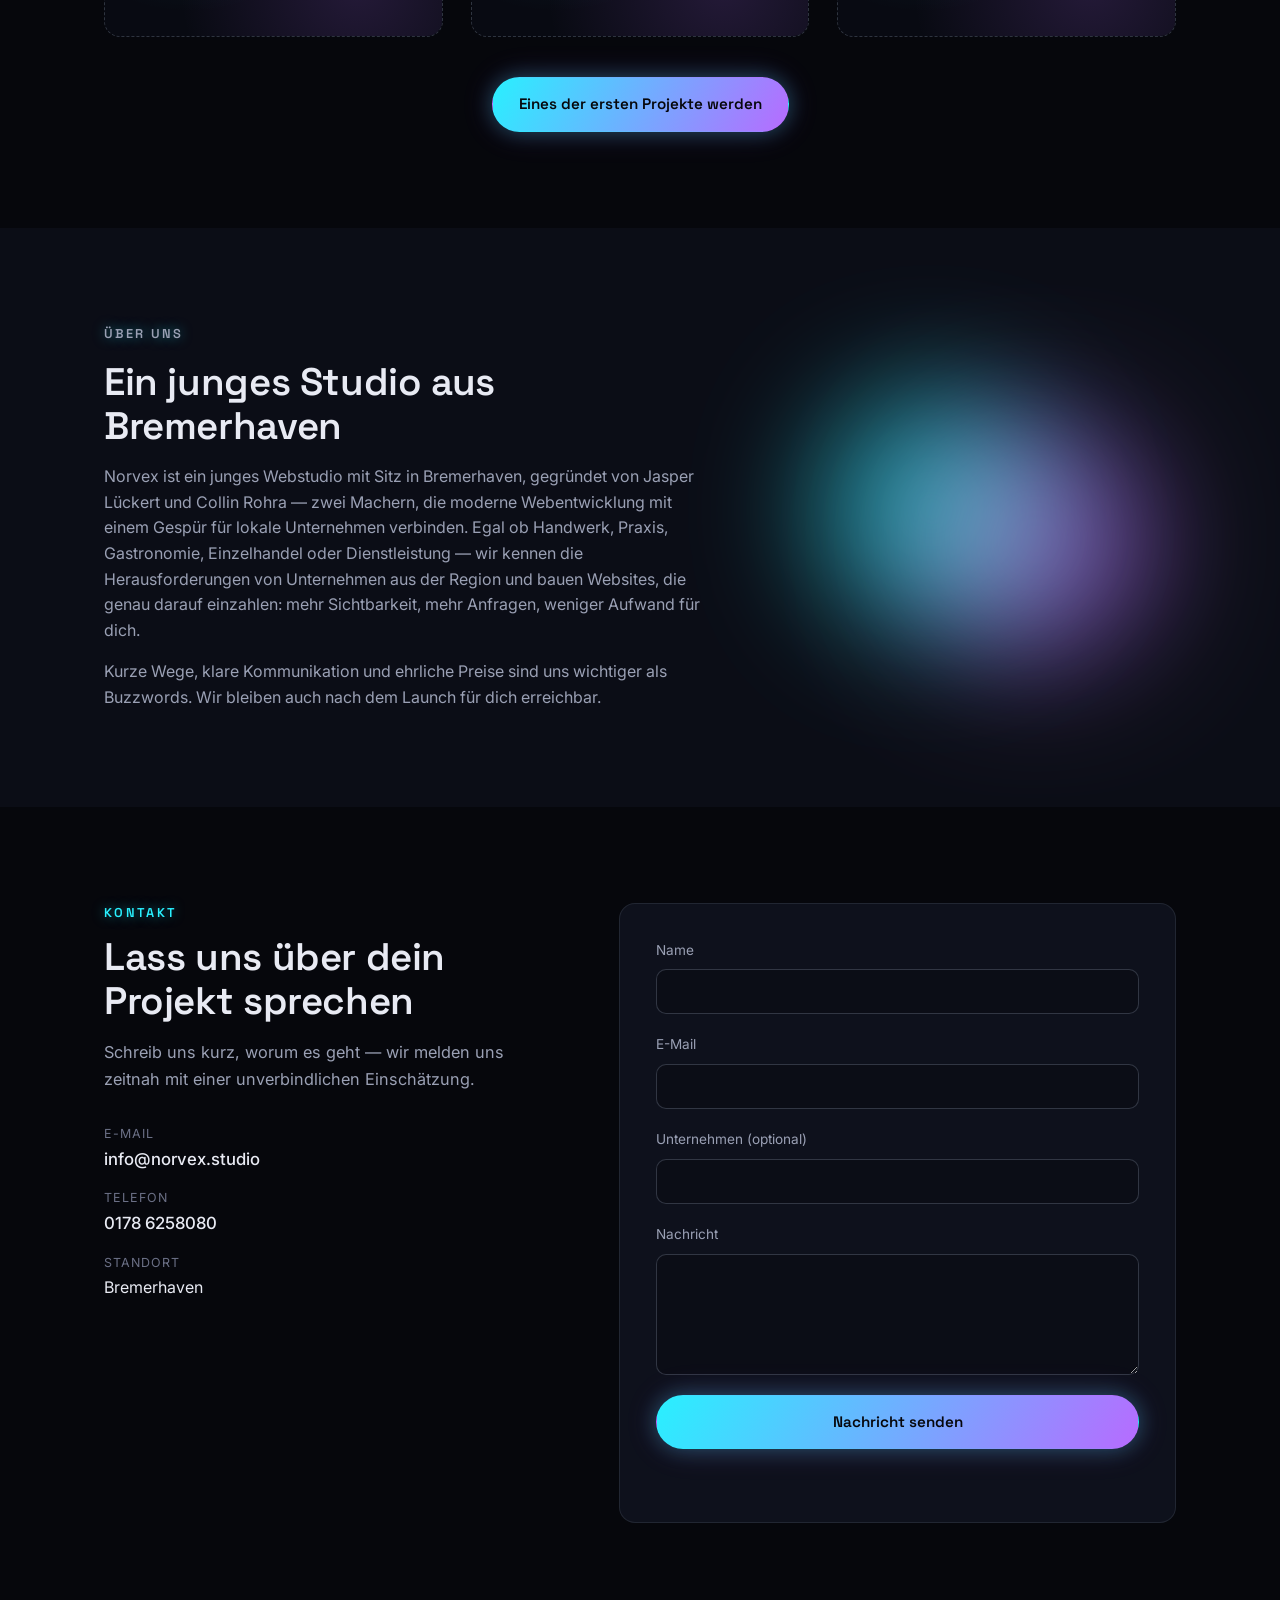
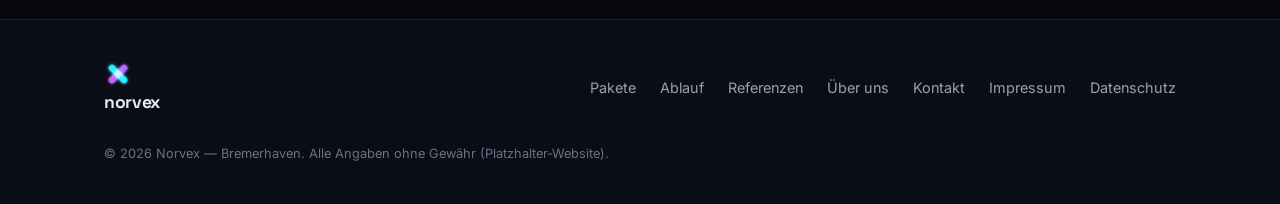
==== commit 9d54a16a: "Fill in real business details in Impressum, Datenschutz and Kontakt Adds the GbR's legal name, both " ====
--- a/index.html
+++ b/index.html
@@ -241,17 +241,13 @@
           </li>
           <li>
             <span class="contact-label">Telefon</span>
-            <a href="tel:+494710000000">0471 000 0000</a>
+            <a href="tel:+491786258080">0178 6258080</a>
           </li>
           <li>
             <span class="contact-label">Standort</span>
             <span>Bremerhaven</span>
           </li>
         </ul>
-        <p class="placeholder-note">
-          Hinweis: Telefonnummer und Standort sind aktuell Platzhalterdaten und
-          werden vor dem echten Launch durch die finalen Kontaktdaten ersetzt.
-        </p>
       </div>
 
       <form class="contact-form" id="contactForm" novalidate>
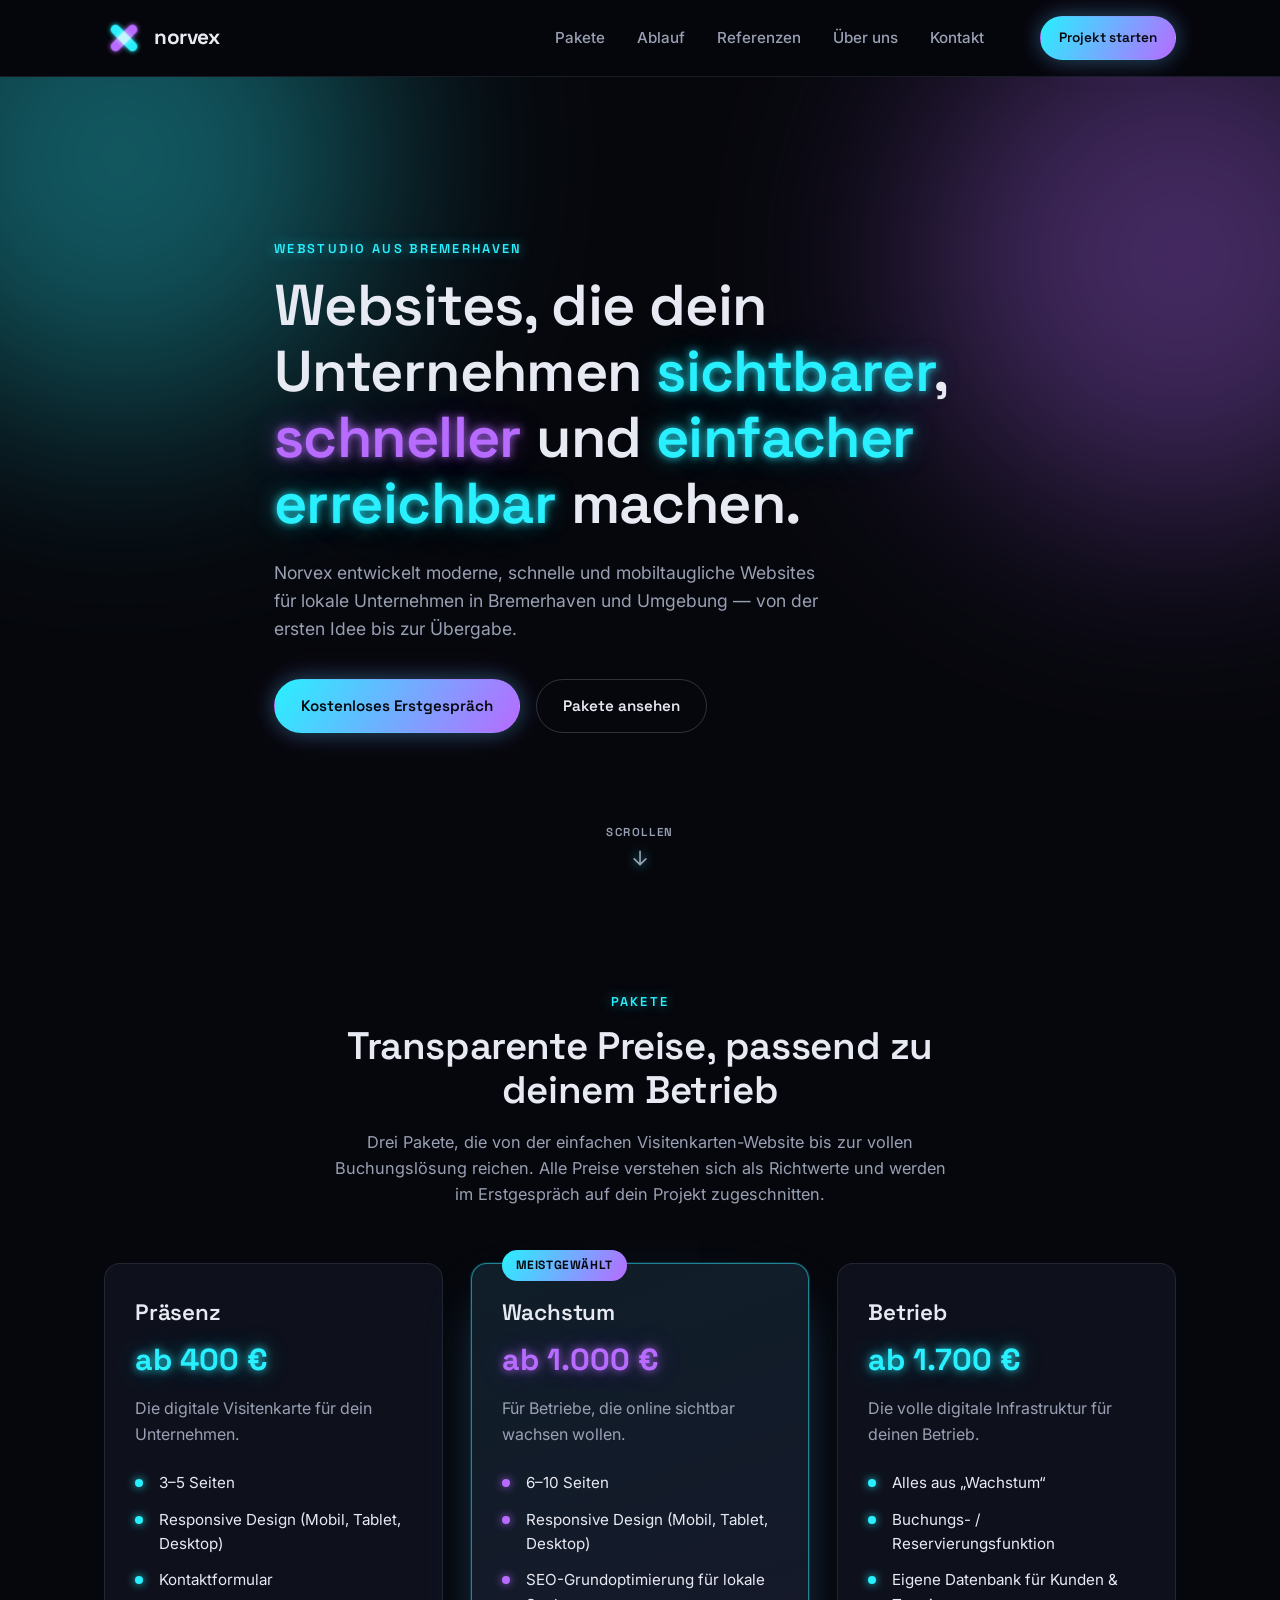
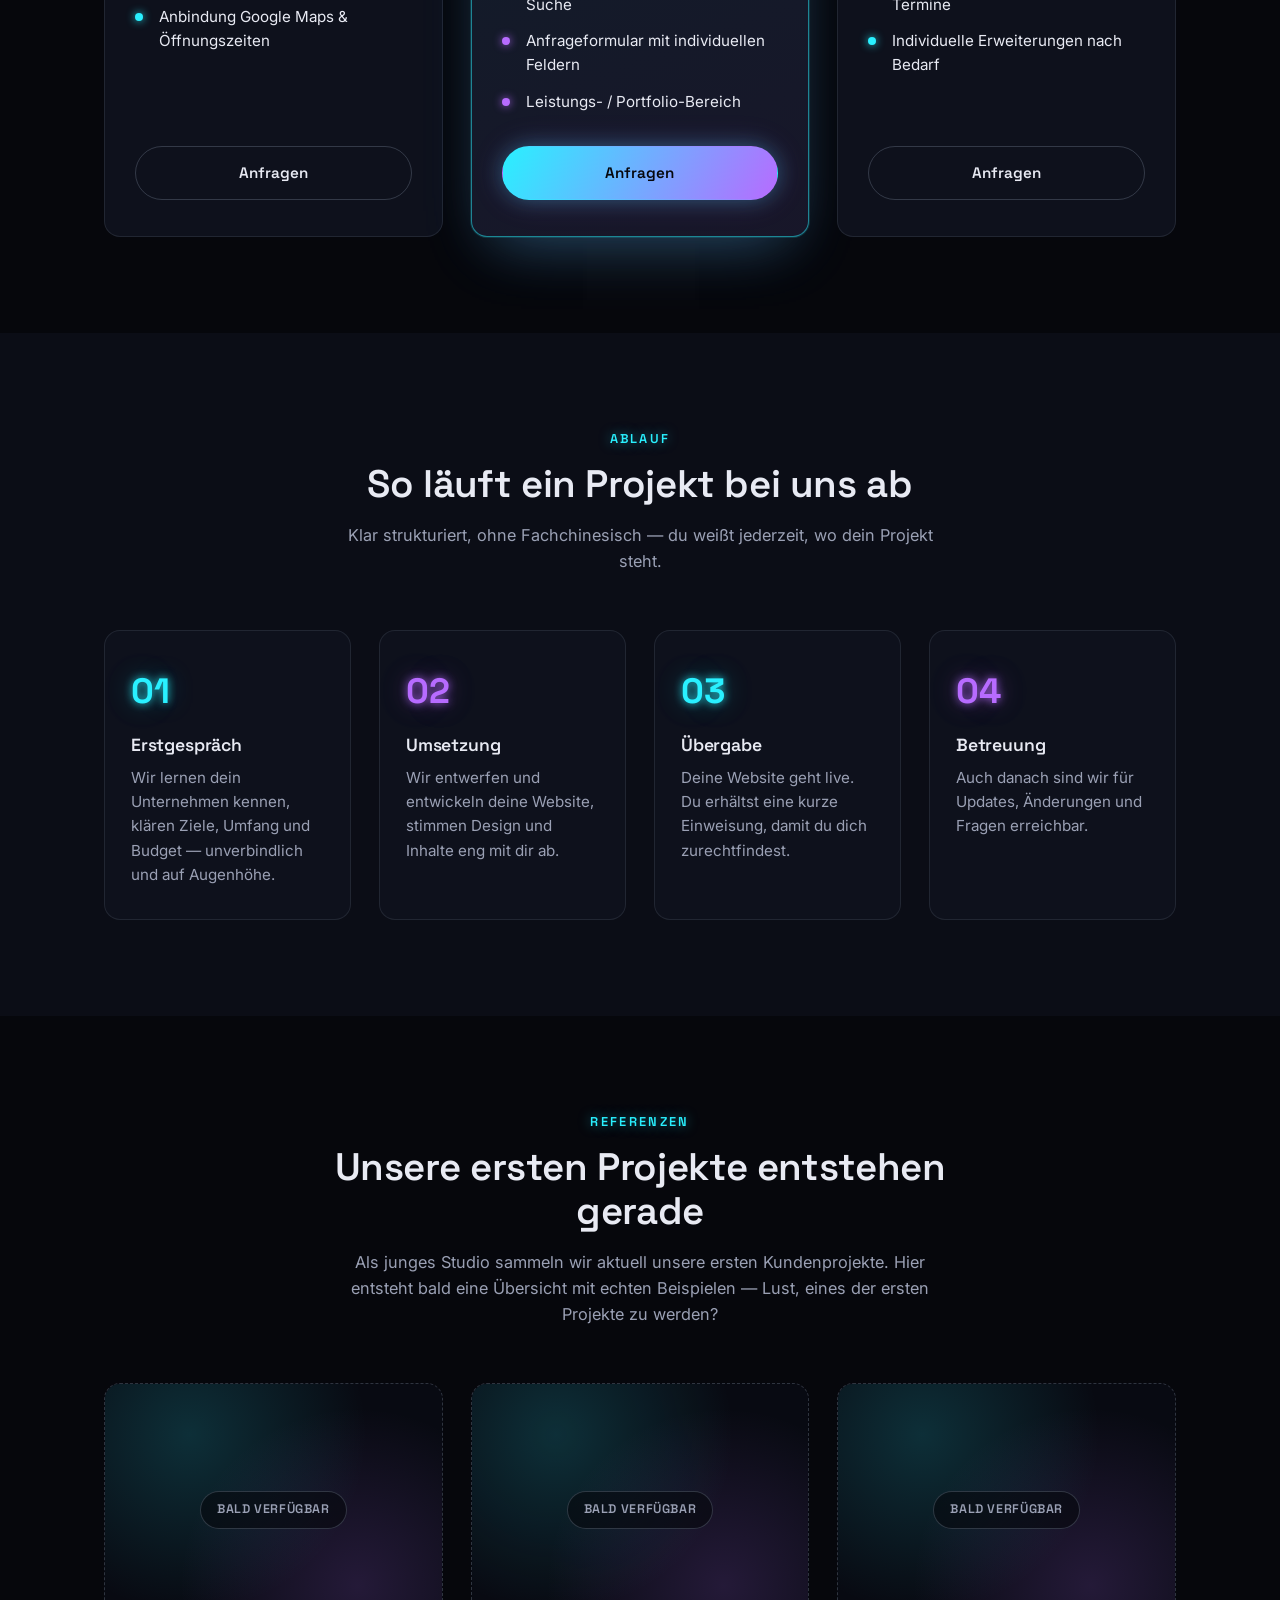
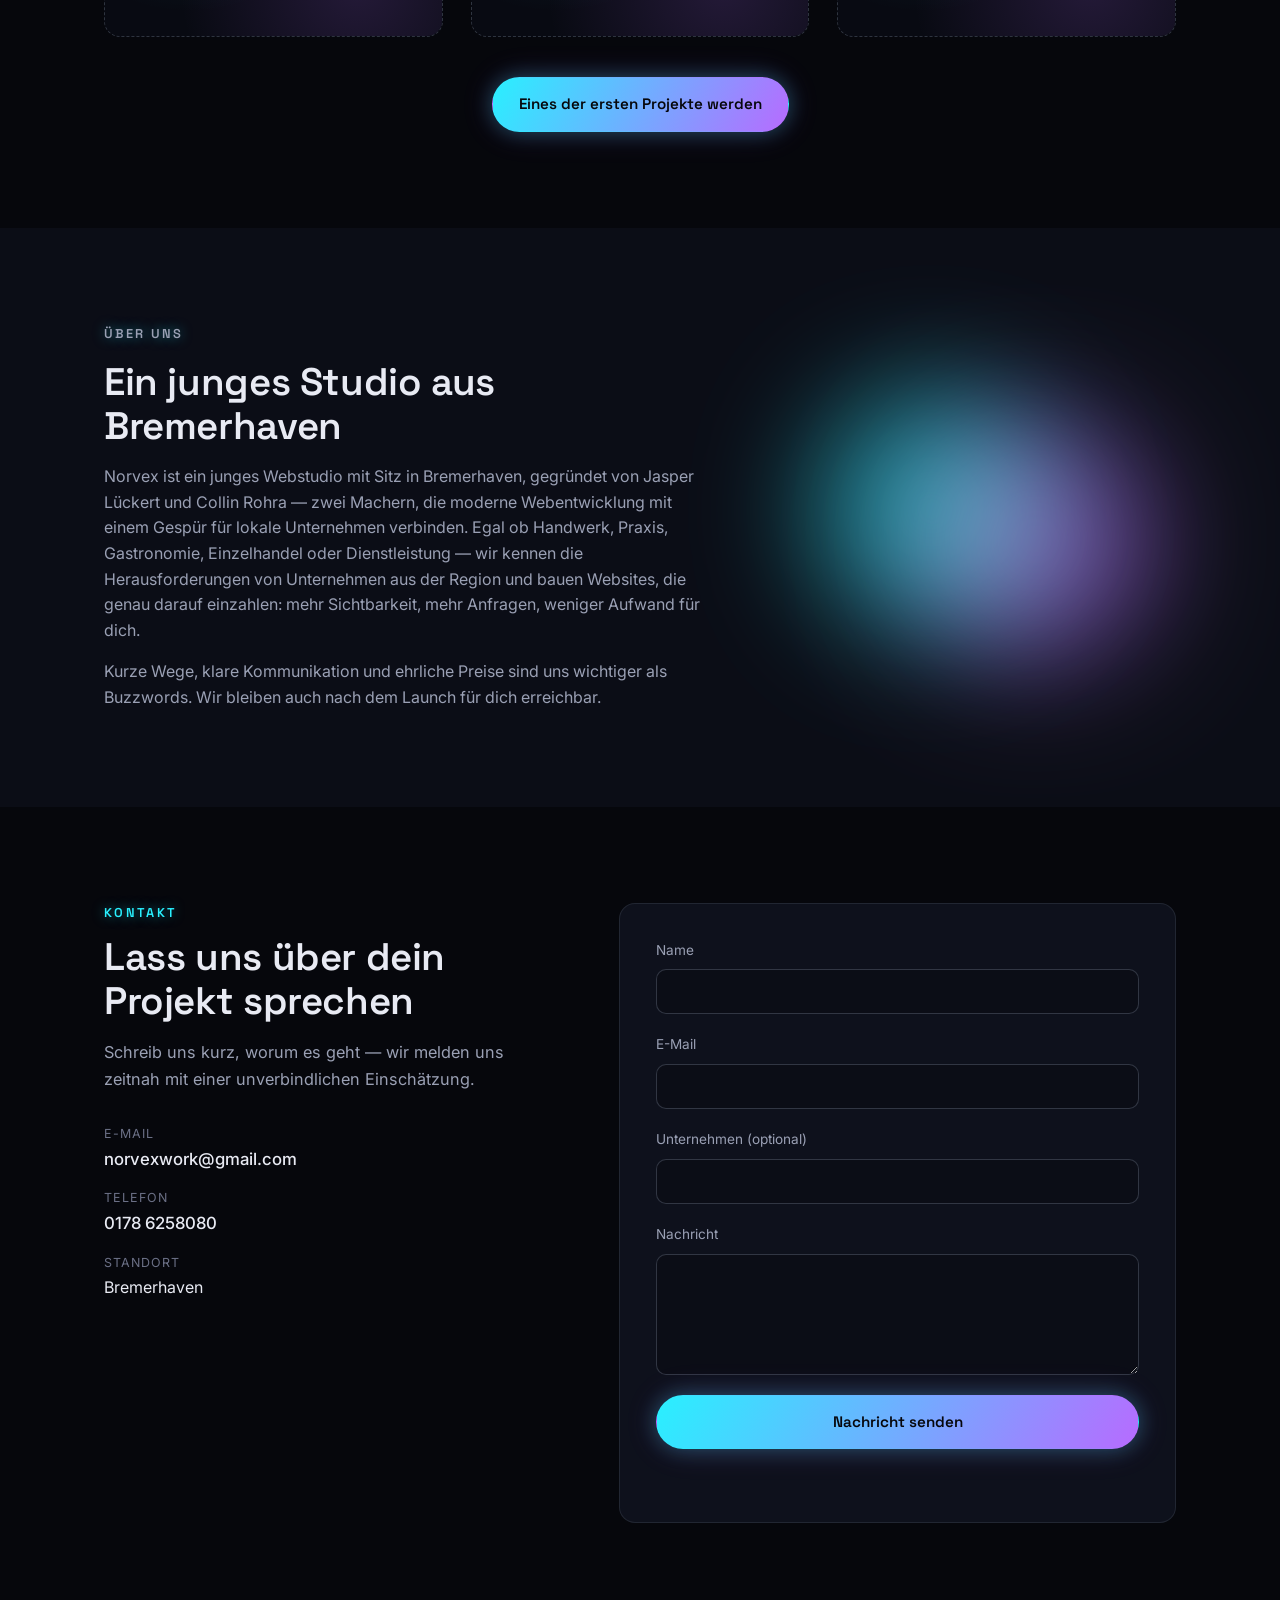
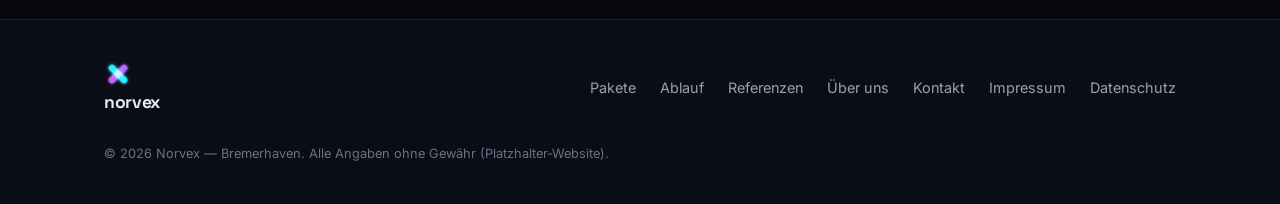
==== commit 306676a8: "Switch contact email to direct Gmail address as interim fix Uses norvexwork@gmail.com everywhere (Ko" ====
--- a/index.html
+++ b/index.html
@@ -237,7 +237,7 @@
         <ul class="contact-details">
           <li>
             <span class="contact-label">E-Mail</span>
-            <a href="mailto:info@norvex.studio">info@norvex.studio</a>
+            <a href="mailto:norvexwork@gmail.com">norvexwork@gmail.com</a>
           </li>
           <li>
             <span class="contact-label">Telefon</span>
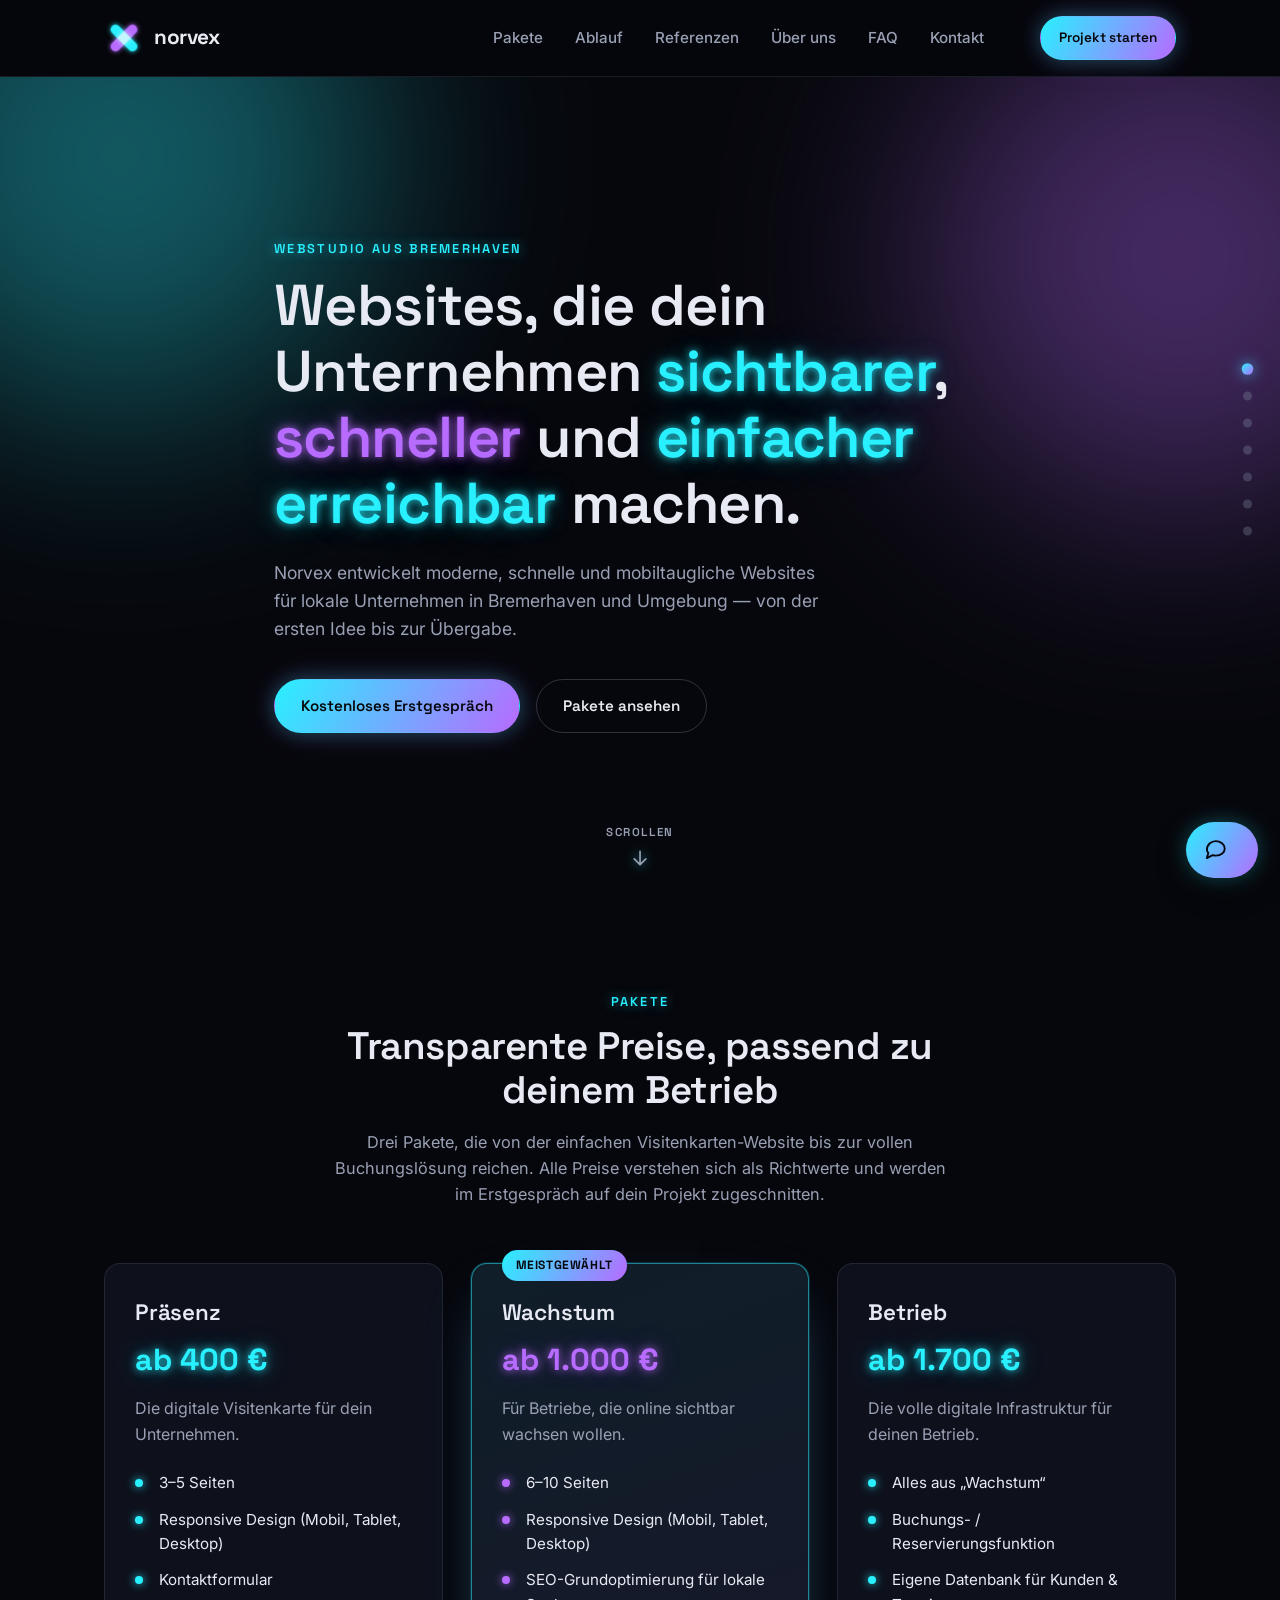
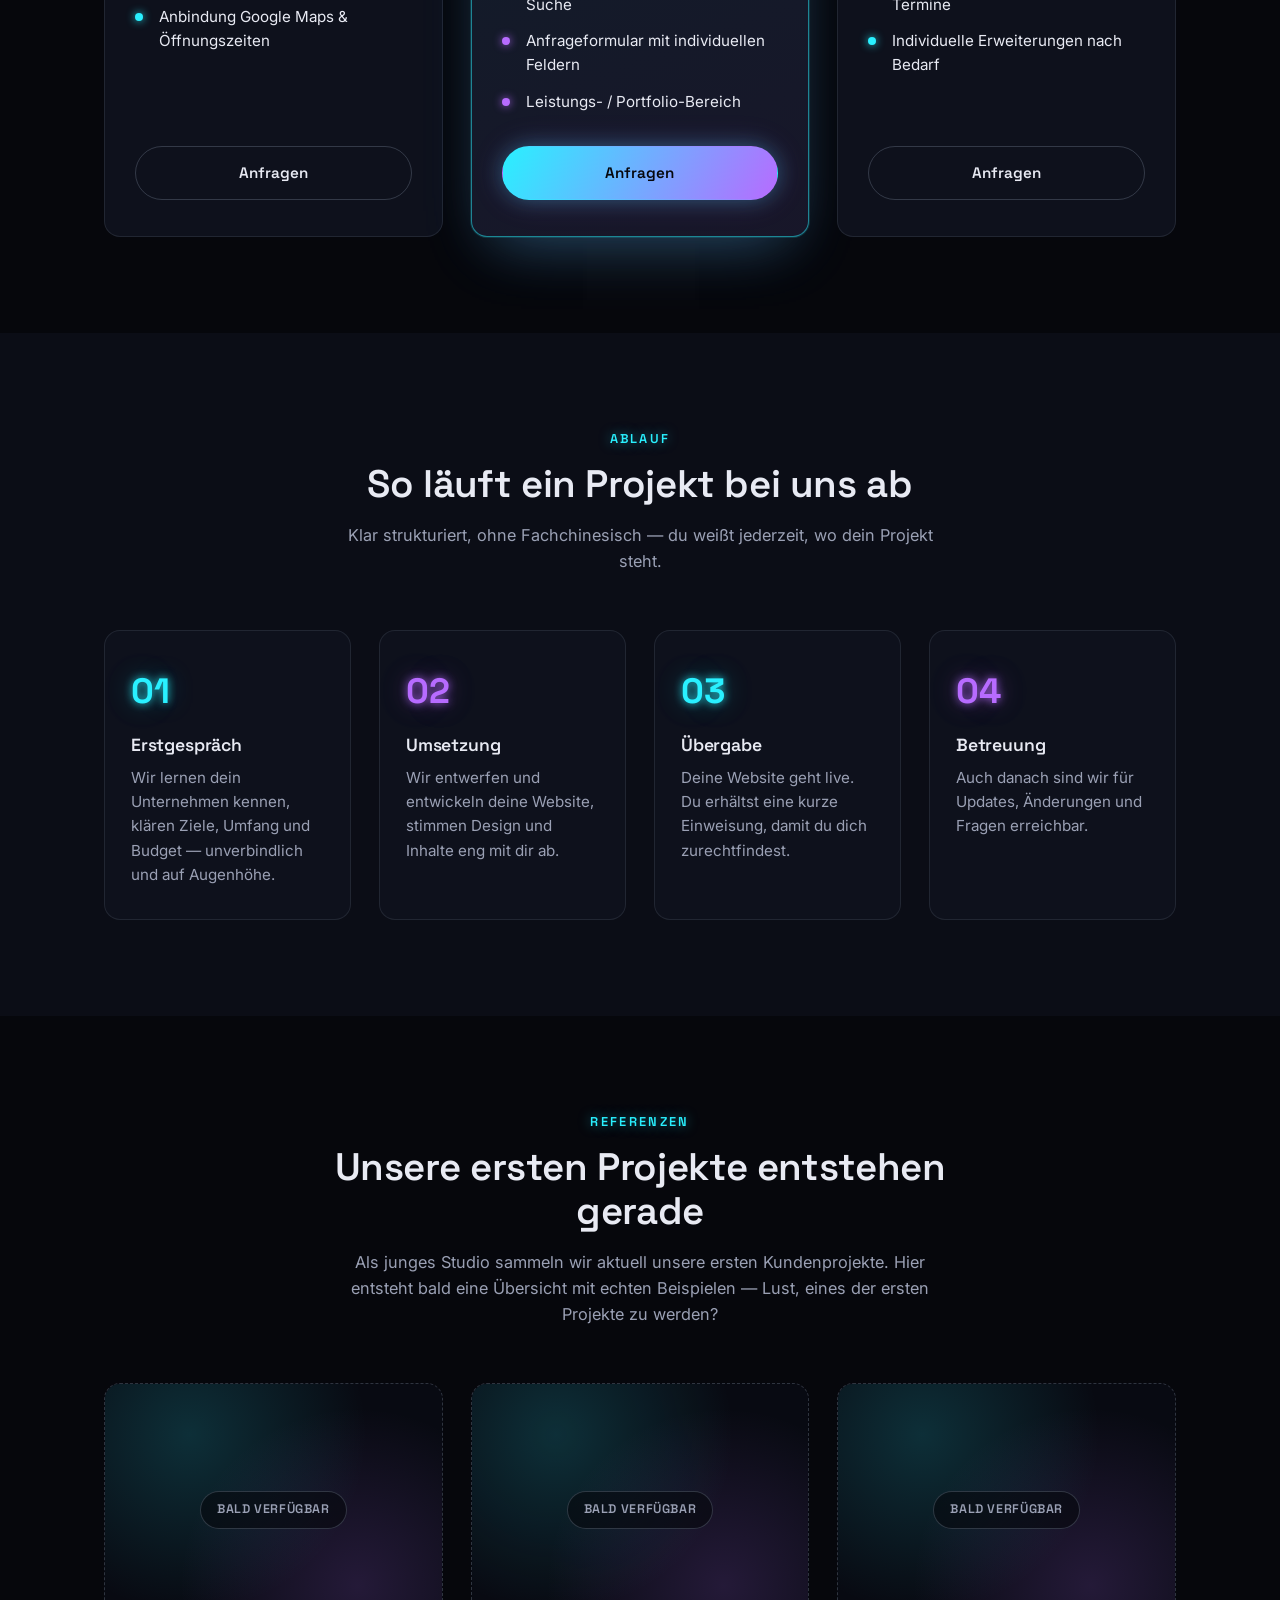
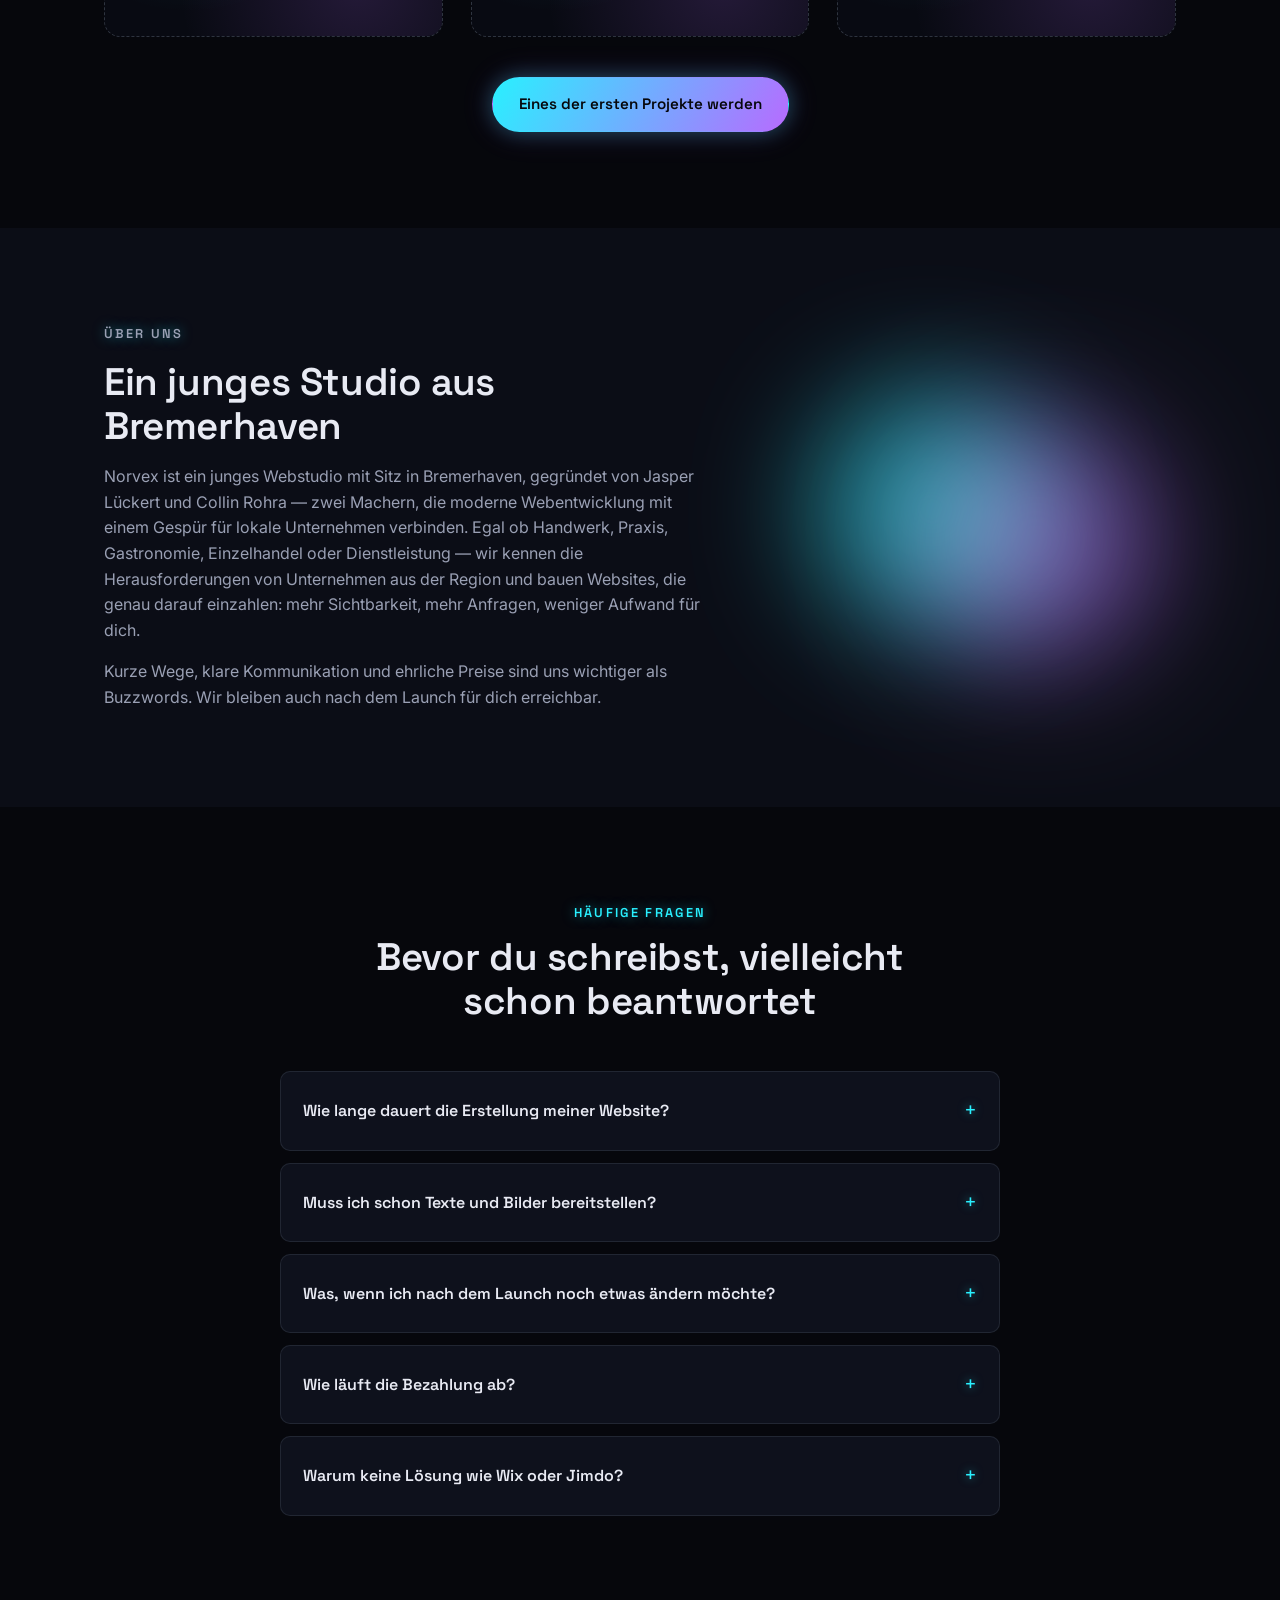
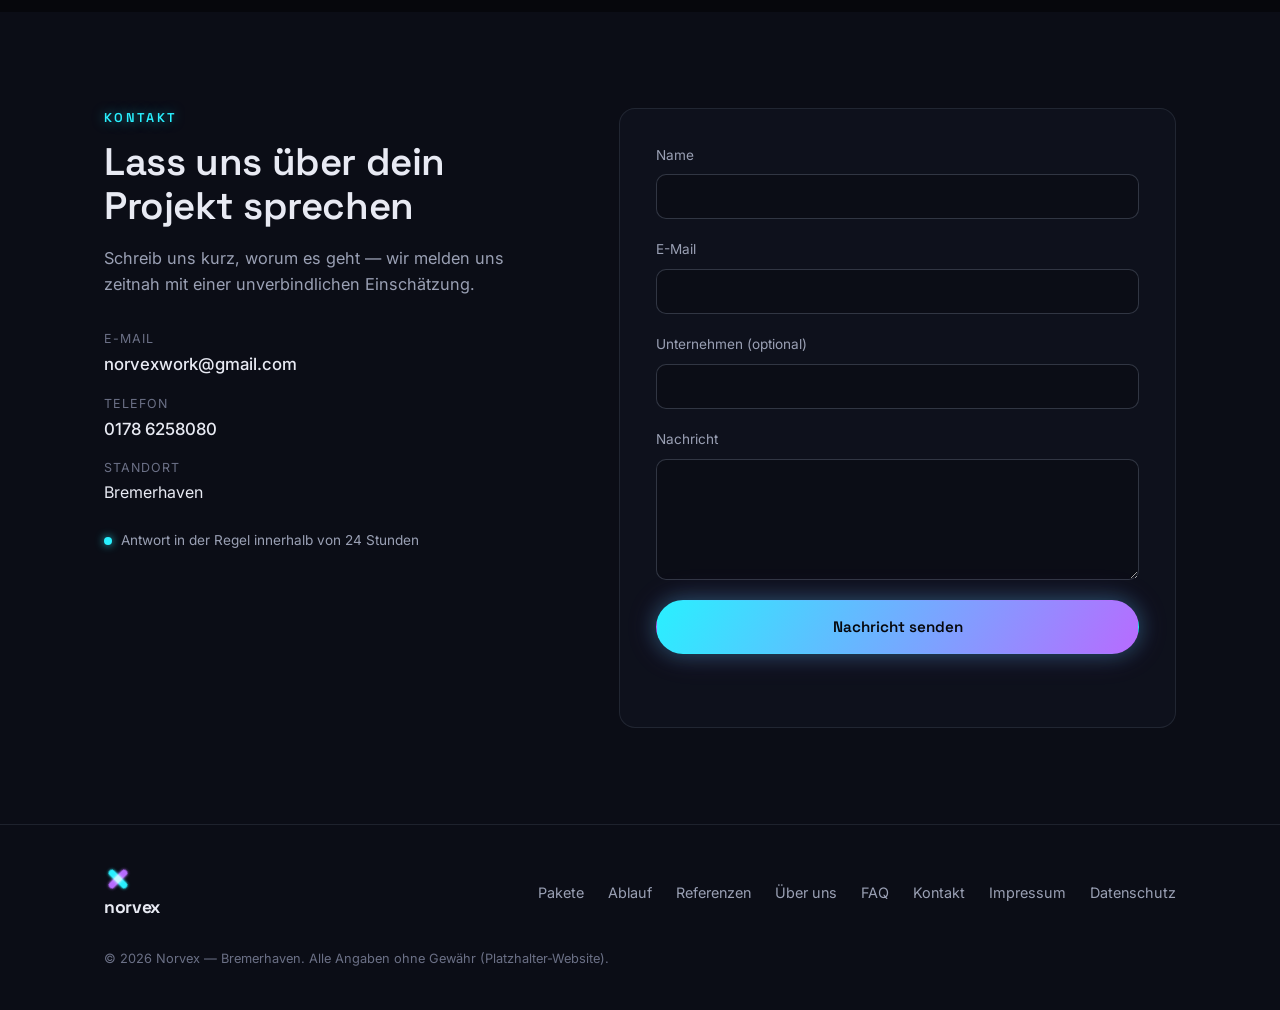
==== commit d03322ef: "Add FAQ, WhatsApp button, side dot-nav, response-time note, sitemap - FAQ accordion (native details/" ====
--- a/index.html
+++ b/index.html
@@ -32,6 +32,7 @@
       <a href="#ablauf">Ablauf</a>
       <a href="#referenzen">Referenzen</a>
       <a href="#ueber-uns">Über uns</a>
+      <a href="#faq">FAQ</a>
       <a href="#kontakt">Kontakt</a>
       <a href="#kontakt" class="btn btn-primary nav-cta-mobile">Projekt starten</a>
     </nav>
@@ -44,10 +45,20 @@
   </div>
 </header>
 
+<nav class="dot-nav" aria-label="Seitennavigation">
+  <a href="#hero" class="dot-nav-item" data-target="hero" aria-label="Start"><span class="dot-nav-tooltip">Start</span></a>
+  <a href="#pakete" class="dot-nav-item" data-target="pakete" aria-label="Pakete"><span class="dot-nav-tooltip">Pakete</span></a>
+  <a href="#ablauf" class="dot-nav-item" data-target="ablauf" aria-label="Ablauf"><span class="dot-nav-tooltip">Ablauf</span></a>
+  <a href="#referenzen" class="dot-nav-item" data-target="referenzen" aria-label="Referenzen"><span class="dot-nav-tooltip">Referenzen</span></a>
+  <a href="#ueber-uns" class="dot-nav-item" data-target="ueber-uns" aria-label="Über uns"><span class="dot-nav-tooltip">Über uns</span></a>
+  <a href="#faq" class="dot-nav-item" data-target="faq" aria-label="FAQ"><span class="dot-nav-tooltip">FAQ</span></a>
+  <a href="#kontakt" class="dot-nav-item" data-target="kontakt" aria-label="Kontakt"><span class="dot-nav-tooltip">Kontakt</span></a>
+</nav>
+
 <main id="main">
 
   <!-- HERO -->
-  <section class="hero">
+  <section class="hero" id="hero">
     <div class="hero-glow hero-glow-cyan" aria-hidden="true"></div>
     <div class="hero-glow hero-glow-violet" aria-hidden="true"></div>
     <div class="container hero-inner">
@@ -223,8 +234,47 @@
     </div>
   </section>
 
+  <!-- FAQ -->
+  <section class="section" id="faq">
+    <div class="container">
+      <p class="eyebrow center">Häufige Fragen</p>
+      <h2 class="section-title center">Bevor du schreibst, vielleicht schon beantwortet</h2>
+
+      <div class="faq-list">
+        <details class="faq-item">
+          <summary>Wie lange dauert die Erstellung meiner Website?</summary>
+          <p>Je nach Umfang meist 2–6 Wochen ab Erstgespräch. Bei „Präsenz" geht es
+          oft schneller, bei „Betrieb" mit Buchungsfunktion braucht die Abstimmung
+          etwas mehr Zeit.</p>
+        </details>
+        <details class="faq-item">
+          <summary>Muss ich schon Texte und Bilder bereitstellen?</summary>
+          <p>Nein, nicht zwingend. Wir helfen bei Struktur und Texten und sagen dir
+          genau, was wir brauchen — eigene Fotos sind aber immer ein Plus.</p>
+        </details>
+        <details class="faq-item">
+          <summary>Was, wenn ich nach dem Launch noch etwas ändern möchte?</summary>
+          <p>Genau dafür gibt es die „Betreuung"-Phase — kleine Änderungen und
+          Updates sind auch danach jederzeit möglich.</p>
+        </details>
+        <details class="faq-item">
+          <summary>Wie läuft die Bezahlung ab?</summary>
+          <p>Nach dem Erstgespräch bekommst du ein klares Angebot. Üblich ist eine
+          Anzahlung zu Beginn und der Rest bei der Übergabe.</p>
+        </details>
+        <details class="faq-item">
+          <summary>Warum keine Lösung wie Wix oder Jimdo?</summary>
+          <p>Baukästen sind schnell eingerichtet, aber oft langsam, austauschbar und
+          schwer zu individualisieren. Wir schreiben den Code selbst — das heißt
+          bessere Ladezeiten, sauberere SEO-Grundlagen und ein Design, das wirklich
+          zu deinem Unternehmen passt.</p>
+        </details>
+      </div>
+    </div>
+  </section>
+
   <!-- KONTAKT -->
-  <section class="section" id="kontakt">
+  <section class="section section-alt" id="kontakt">
     <div class="container contact-inner">
       <div class="contact-intro">
         <p class="eyebrow">Kontakt</p>
@@ -248,6 +298,11 @@
             <span>Bremerhaven</span>
           </li>
         </ul>
+
+        <p class="response-time">
+          <span class="response-dot" aria-hidden="true"></span>
+          Antwort in der Regel innerhalb von 24 Stunden
+        </p>
       </div>
 
       <form class="contact-form" id="contactForm" novalidate>
@@ -291,6 +346,7 @@
       <a href="#ablauf">Ablauf</a>
       <a href="#referenzen">Referenzen</a>
       <a href="#ueber-uns">Über uns</a>
+      <a href="#faq">FAQ</a>
       <a href="#kontakt">Kontakt</a>
       <a href="impressum.html">Impressum</a>
       <a href="datenschutz.html">Datenschutz</a>
@@ -299,6 +355,19 @@
   </div>
 </footer>
 
+<a
+  class="whatsapp-fab"
+  href="https://wa.me/491786258080?text=Hallo%20Norvex%2C%20ich%20habe%20eine%20Frage%20zu%20einer%20Website."
+  target="_blank"
+  rel="noopener noreferrer"
+  aria-label="Per WhatsApp schreiben"
+>
+  <svg viewBox="0 0 32 32" width="26" height="26" fill="none" stroke="currentColor" stroke-width="2.3" stroke-linecap="round" stroke-linejoin="round" aria-hidden="true">
+    <path d="M6 16c0-6.6 5.4-11 11-11s11 4.4 11 9-4.4 9-11 9c-1.4 0-2.7-.2-3.9-.6L6 26l1.8-6.4C6.7 18.2 6 17.1 6 16Z"/>
+  </svg>
+  <span class="whatsapp-fab-label">WhatsApp</span>
+</a>
+
 <script src="js/main.js"></script>
 </body>
 </html>
--- a/css/style.css
+++ b/css/style.css
@@ -445,6 +445,68 @@
 }
 
 /* =========================================================
+   FAQ
+   ========================================================= */
+.faq-list {
+  max-width: 720px;
+  margin: 48px auto 0;
+  display: flex;
+  flex-direction: column;
+  gap: 12px;
+}
+
+.faq-item {
+  background: var(--bg-card);
+  border: 1px solid var(--border);
+  border-radius: var(--radius-sm);
+  padding: 4px 22px;
+  transition: border-color 0.2s ease;
+}
+.faq-item[open] { border-color: var(--border-strong); }
+
+.faq-item summary {
+  list-style: none;
+  cursor: pointer;
+  display: flex;
+  align-items: center;
+  justify-content: space-between;
+  gap: 16px;
+  padding: 18px 0;
+  font-family: var(--font-head);
+  font-weight: 600;
+  font-size: 1rem;
+}
+.faq-item summary::-webkit-details-marker { display: none; }
+
+.faq-item summary::after {
+  content: "+";
+  flex-shrink: 0;
+  font-family: var(--font-head);
+  font-size: 1.3rem;
+  font-weight: 400;
+  color: var(--cyan);
+  text-shadow: 0 0 10px rgba(41, 240, 255, 0.5);
+  transition: transform 0.2s ease;
+}
+.faq-item[open] summary::after {
+  content: "+";
+  transform: rotate(45deg);
+  color: var(--violet);
+  text-shadow: 0 0 10px rgba(183, 107, 255, 0.5);
+}
+
+.faq-item p {
+  color: var(--text-dim);
+  padding: 0 0 20px;
+  margin: 0;
+  max-width: 62ch;
+}
+
+@media (prefers-reduced-motion: reduce) {
+  .faq-item, .faq-item summary::after { transition: none; }
+}
+
+/* =========================================================
    Process (Ablauf)
    ========================================================= */
 .process-grid {
@@ -530,6 +592,23 @@
 }
 .contact-details a { font-size: 1.05rem; font-weight: 500; transition: color 0.18s ease; }
 .contact-details a:hover { color: var(--cyan); text-shadow: 0 0 10px rgba(41, 240, 255, 0.5); }
+
+.response-time {
+  display: flex;
+  align-items: center;
+  gap: 9px;
+  margin-top: 24px;
+  font-size: 0.85rem;
+  color: var(--text-dim);
+}
+.response-dot {
+  width: 8px;
+  height: 8px;
+  border-radius: 50%;
+  background: var(--cyan);
+  box-shadow: 0 0 8px rgba(41, 240, 255, 0.8);
+  flex-shrink: 0;
+}
 
 .placeholder-note {
   font-size: 0.85rem;
@@ -570,6 +649,120 @@
   box-shadow: 0 0 0 3px rgba(41, 240, 255, 0.15);
 }
 .form-note { font-size: 0.88rem; color: var(--cyan); min-height: 1.2em; }
+
+/* =========================================================
+   Dot navigation (side scroll indicator)
+   ========================================================= */
+.dot-nav {
+  display: none;
+  position: fixed;
+  right: 28px;
+  top: 50%;
+  transform: translateY(-50%);
+  z-index: 400;
+  flex-direction: column;
+  align-items: center;
+  gap: 18px;
+}
+
+@media (min-width: 1180px) {
+  .dot-nav { display: flex; }
+}
+
+.dot-nav-item {
+  position: relative;
+  width: 9px;
+  height: 9px;
+  border-radius: 50%;
+  background: var(--border-strong);
+  transition: background 0.2s ease, box-shadow 0.2s ease, transform 0.2s ease;
+}
+.dot-nav-item:hover { transform: scale(1.4); }
+.dot-nav-item.active {
+  background: linear-gradient(135deg, var(--cyan), var(--violet));
+  box-shadow: 0 0 10px rgba(41, 240, 255, 0.6), 0 0 16px rgba(183, 107, 255, 0.4);
+  transform: scale(1.3);
+}
+
+.dot-nav-tooltip {
+  position: absolute;
+  right: 20px;
+  top: 50%;
+  transform: translateY(-50%);
+  white-space: nowrap;
+  font-family: var(--font-head);
+  font-size: 0.75rem;
+  font-weight: 600;
+  color: var(--text-dim);
+  background: var(--bg-card);
+  border: 1px solid var(--border-strong);
+  padding: 5px 12px;
+  border-radius: 6px;
+  opacity: 0;
+  pointer-events: none;
+  transition: opacity 0.15s ease;
+}
+.dot-nav-item:hover .dot-nav-tooltip,
+.dot-nav-item:focus-visible .dot-nav-tooltip { opacity: 1; }
+
+/* =========================================================
+   WhatsApp FAB
+   ========================================================= */
+.whatsapp-fab {
+  position: fixed;
+  right: 22px;
+  bottom: 22px;
+  z-index: 500;
+  display: flex;
+  align-items: center;
+  gap: 10px;
+  height: 56px;
+  padding: 0 20px 0 16px;
+  border-radius: 999px;
+  background: linear-gradient(120deg, var(--cyan), var(--violet));
+  color: #06070c;
+  box-shadow: 0 0 20px rgba(41, 240, 255, 0.3), 0 10px 30px rgba(0, 0, 0, 0.4);
+  transition: transform 0.18s ease, box-shadow 0.18s ease, padding 0.18s ease;
+}
+.whatsapp-fab svg { flex-shrink: 0; }
+.whatsapp-fab-label {
+  font-family: var(--font-head);
+  font-weight: 700;
+  font-size: 0.88rem;
+  white-space: nowrap;
+  max-width: 0;
+  overflow: hidden;
+  opacity: 0;
+  transition: max-width 0.22s ease, opacity 0.18s ease;
+}
+.whatsapp-fab:hover {
+  transform: translateY(-2px);
+  box-shadow: 0 0 28px rgba(41, 240, 255, 0.45), 0 12px 34px rgba(0, 0, 0, 0.45);
+}
+.whatsapp-fab:hover .whatsapp-fab-label {
+  max-width: 90px;
+  opacity: 1;
+}
+.whatsapp-fab:focus-visible {
+  outline: 2px solid var(--cyan);
+  outline-offset: 3px;
+}
+
+@media (max-width: 760px) {
+  .whatsapp-fab {
+    right: 16px;
+    bottom: 16px;
+    width: 52px;
+    height: 52px;
+    padding: 0;
+    justify-content: center;
+  }
+  .whatsapp-fab-label { display: none; }
+}
+
+@media (prefers-reduced-motion: reduce) {
+  .whatsapp-fab, .whatsapp-fab-label { transition: none; }
+}
 
 /* =========================================================
    Footer
